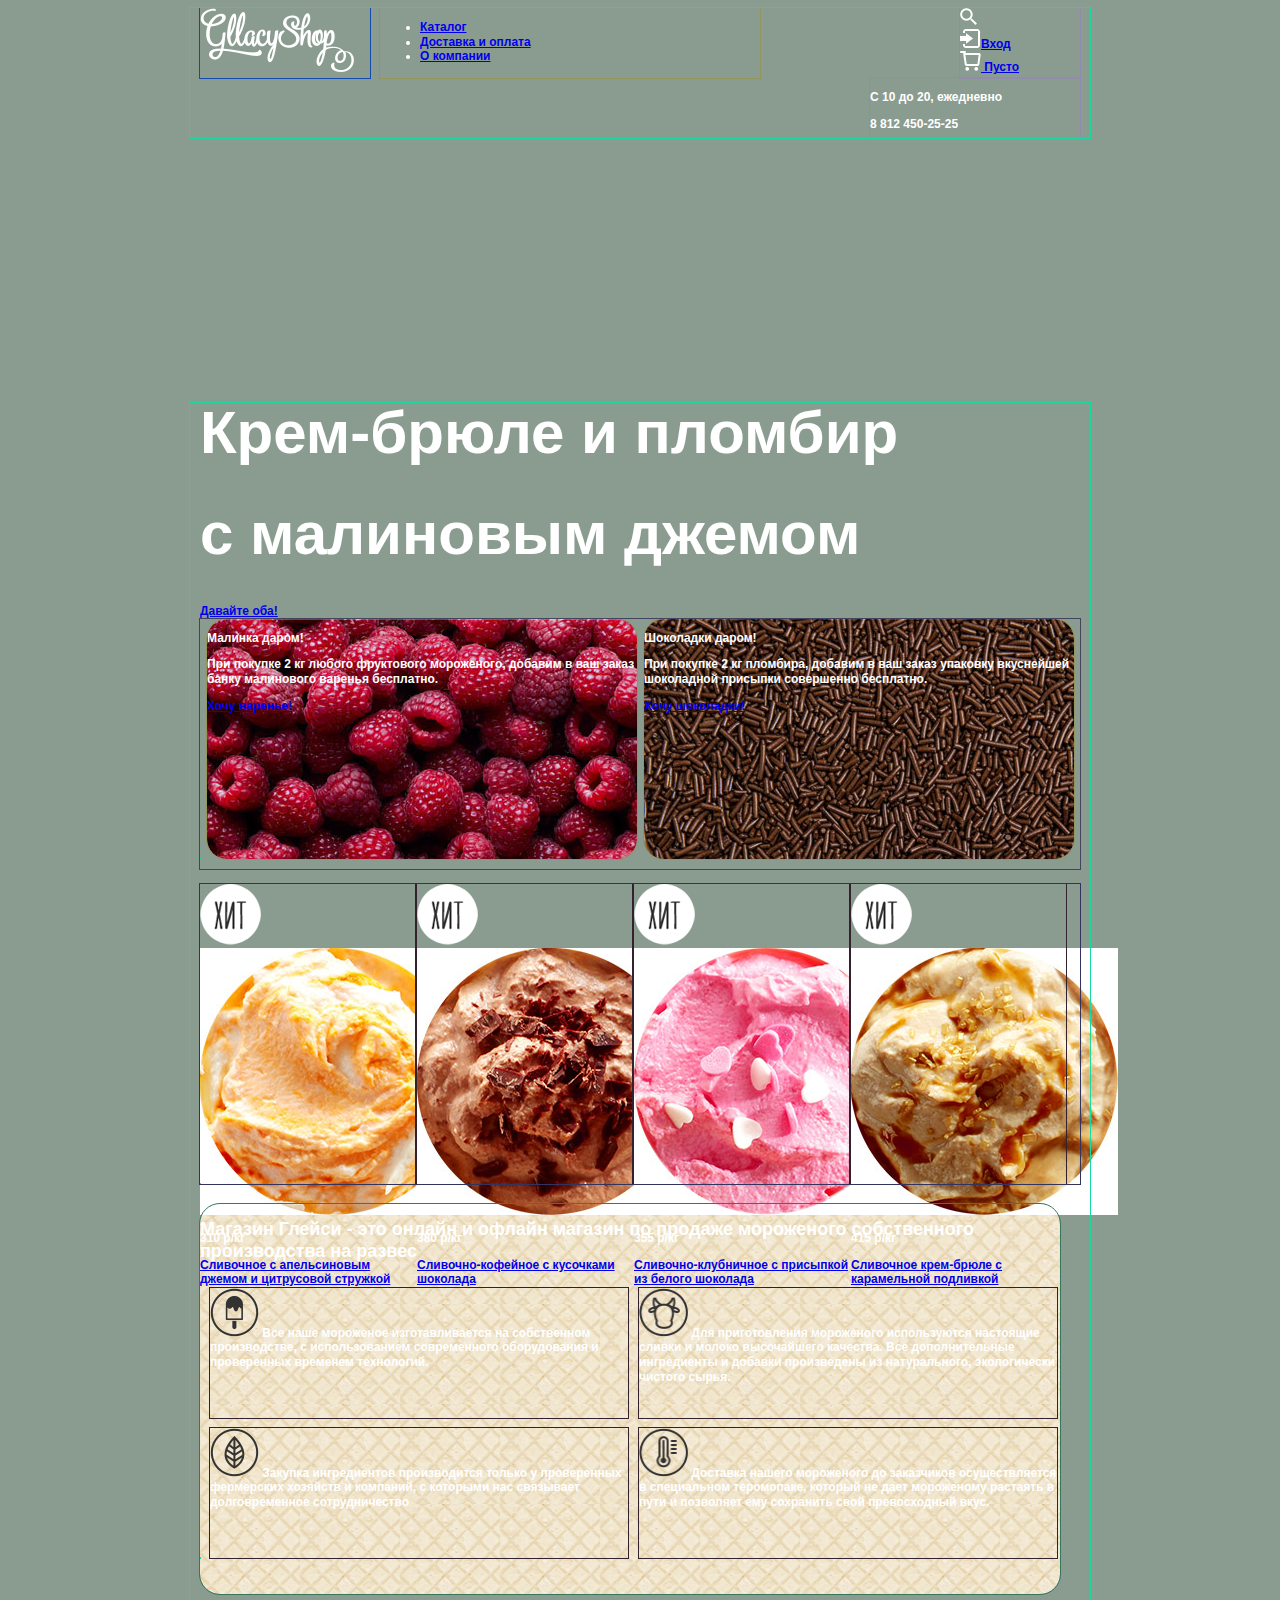
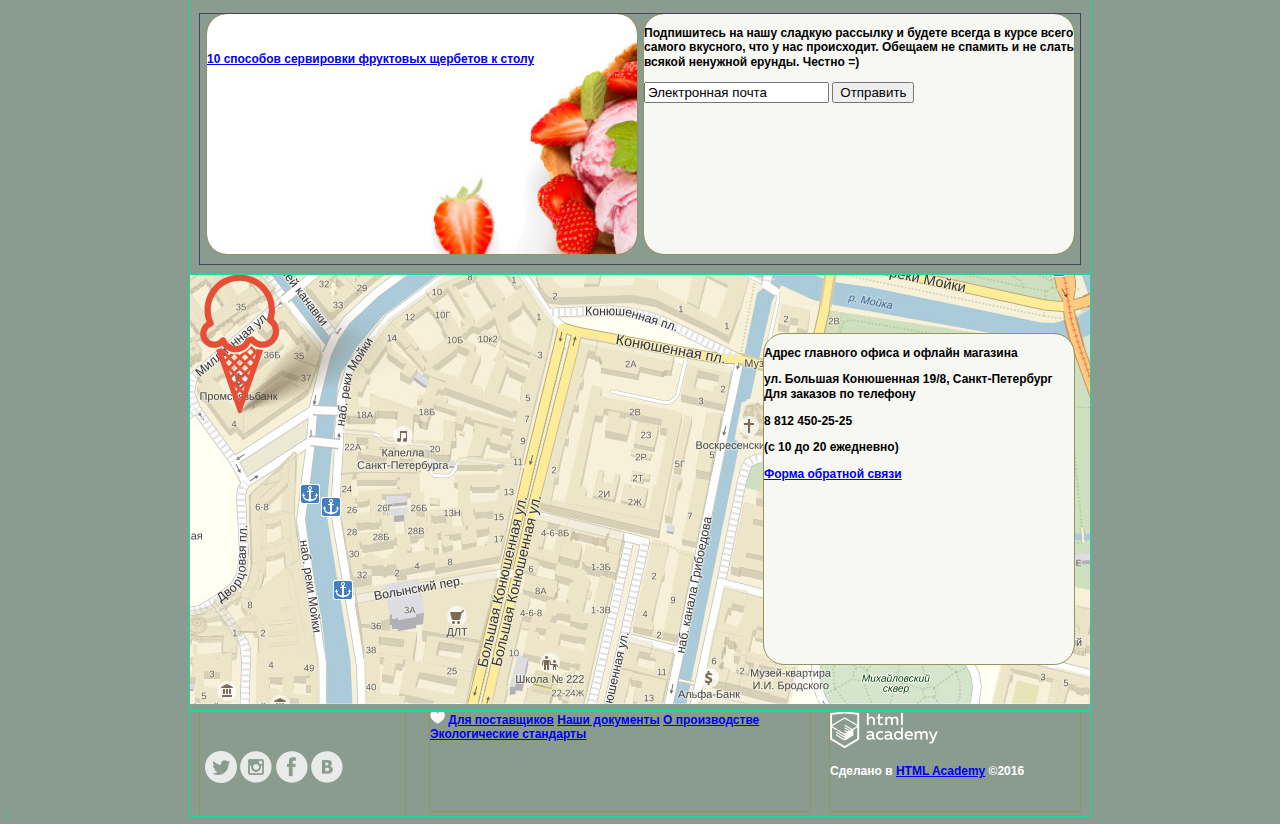
==== index.html @ 933a935c "Сетка. Начало." ====
﻿<!DOCTYPE html>
<html lang="ru">
  <head>
    <link href="css/style.css" rel="stylesheet">
    <meta charset="utf-8">
    <title>Gllacy Shop</title>
  </head>
  <body>
     <header class="main-header">
      <div class="container clearfix">
        <div class="header-logo">
          <a><img src="img/logo.png" width="154" height="64" alt="Глейси"></a>
        </div>
        <nav class="main-navigation">
          <ul>
            <li>
              <a href="#">Каталог</a>
            </li>
            <li>
              <a href="#">Доставка и оплата</a>
            </li>
            <li>
              <a href="#">О компании</a>
            </li>
          </ul>
        </nav>
        <div class="user-block">
          <a class="search" href="#" >
            <img src="img/icon-loop.png" width="17" height="17" alt="loop">
          </a>
          <div class="login">
          <a href="#"><img src="img/icon-entrance.png" width="21" height="19" alt="entrance">Вход</a>
          </div>
          <a class="basket" href="#">
            <img src="img/icon-basket.png" width="21" height="20" alt="basket">
            Пусто</a>
        </div>
        <div class="header-info">
          <p>С 10 до 20, ежедневно</p>
          <p>8 812 450-25-25</p>
        </div>
      </div>
    </header>
    <main class="container clearfix">
      <div class="slider">
        <h1 class="first-header">Крем-брюле и пломбир</h1>
        <h1 class="first-header">с малиновым джемом</h1>
        <a href="#">Давайте оба!</a>
      </div>
      <div class="promotion clearfix">
        <div class="block promotion-raspberry">
          <p>Малинка даром!</p>
          <p>При покупке 2 кг любого фруктового мороженого, добавим в ваш заказ
          банку малинового варенья бесплатно.</p>
          <a href="#" class="promotion-links">Хочу варенье!</a>
        </div>
        <div class="block promotion-chocolate">
          <p>Шоколадки даром!</p>
          <p>При покупке 2 кг пломбира, добавим в ваш заказ упаковку вкуснейшей
          шоколадной присыпки совершенно бесплатно.</p>
          <a href="#" class="promotion-links">Хочу шоколадки!</a>
        </div>
      </div>
      <div class="popular-items clearfix">
        <article class="item">
          <img class="hit" src="img/icon-hit.png" width="61" height="61" alt="hit">
          <img src="img/item-orange-jam.jpg"alt="orange-jam">
          <p class="popular-price"><span>310 р</span>/кг</p>
          <a href="#">Сливочное с апельсиновым джемом и цитрусовой стружкой</a>
        </article>
        <article>
          <img class="hit" src="img/icon-hit.png" width="61" height="61" alt="hit">
          <img src="img/item-cream-and-coffee.jpg" width="267" height="267" alt="cream-and-coffee">
          <p class="popular-price"><span>380 р</span>/кг</p>
          <a href="#">Сливочно-кофейное с кусочками шоколада</a>
        </article>
        <article>
          <img class="hit" src="img/icon-hit.png" width="61" height="61" alt="hit">
          <img src="img/item-cream-and-strawberry.jpg" width="267" height="267" alt="cream-and-strawberry">
          <p class="popular-price"><span>355 р</span>/кг</p>
          <a href="#">Сливочно-клубничное с присыпкой из белого шоколада</a>
        </article>
        <article>
          <img class="hit" src="img/icon-hit.png" width="61" height="61" alt="hit">
          <img src="img/item-creme-brulee.jpg" width="267" height="267" alt="img/creme-brulee">
          <p class="popular-price"><span>415 р</span>/кг</p>
          <a href="#">Сливочное крем-брюле с карамельной подливкой</a>
        </article>
      </div>
      <div class="shop-info clearfix">
        <h2>Магазин Глейси - это онлайн и офлайн магазин по продаже
          мороженого собственного производства на развес</h2>
        <div class="point">
          <img src="img/icon-ice-cream.png" width="49" height="49" alt="img/ice-cream.png">
          Все наше мороженое изготавливается на собственном производстве,
          с использованием современного оборудования и проверенных
          временем технологий.
        </div>
        <div class="point">
          <img src="img/icon-cow.png" width="49" height="49" alt="cow">
          Для приготовления мороженого используются настоящие сливки и молоко
          высочайшего качества. Все дополнительные ингредиенты и добавки
            произведены из натурального, экологически чистого сырья.
        </div>
        <div class="point">
          <img src="img/icon-leaf.png" width="49" height="49" alt="leaf">
          Закупка ингредиентов производится только у проверенных фермерских
          хозяйств и компаний, с которыми нас связывает долговременное
          сотрудничество
        </div>
        <div class="point">
          <img src="img/icon-termometre.png" width="49" height="49" alt="termometre">
          Доставка нашего мороженого до заказчиков осуществляется в
          специальном теромопаке, который не дает мороженому растаять в пути
          и позволяет ему сохранить свой превосходный вкус.
        </div>
      </div>
      <div class="news-mailing">
        <div class="block shop-news">
          <p>Новое в нашем блоге</p>
          <a href="#">10 способов сервировки фруктовых щербетов к столу</a>
        </div>
        <div class="block mailing">
          <p>Подпишитесь на нашу сладкую рассылку и будете всегда в курсе всего
              самого вкусного, что у нас происходит. Обещаем не спамить и не слать
              всякой ненужной ерунды. Честно =)</p>
          <form action="#" method="post">
            <input type="text" name="mail" value="Электронная почта">
            <input type="submit" value="Отправить">
          </form>
        </div>
      </div>
    </main>
    <div class="map">
      <div class="container clearfix">
      <img src="img/pointer-ice-cream-map.png" width="218" height="142" alt="ice-cream-map">
      <div class="contacts">
        <p>Адрес главного офиса и офлайн магазина</p>
        <p><b>ул. Большая Конюшенная 19/8, Санкт-Петербург</b>
        <br>
        Для заказов по телефону</p>
        <p><b>8 812 450-25-25</b></p>
        <p>(с 10 до 20 ежедневно)</p>
        <a href="#">Форма обратной связи</a>
      </div>
      </div>
    </div>
    <footer class="main-footer clearfix">
      <div class="container clearfix">
        <section class="footer-social">
          <a class="social-btn social-btn-twitter" href="#">
            <img src="img/icon-twitter.png" width="32" height="32" alt="twitter"></a>
          <a class="social-btn social-btn-inst" href="#">
            <img src="img/icon-insta.png" width="32" height="32" alt="insta"></a>
          <a class="social-btn social-btn-fb" href="#">
            <img src="img/icon-fb.png" width="32" height="32" alt="fb"></a>
          <a class="social-btn social-btn-vk" href="#">
            <img src="img/icon-vk.png" width="32" height="32" alt="vk"></a>
        </section>
        <section class="footer-links">
          <img src="img/icon-heart.png" width="15" height="13" alt="heart">
          <a href="#">Для поставщиков</a>
          <a href="#">Наши документы</a>
          <a href="#">О производстве</a>
          <a href="#">Экологические стандарты</a>
        </section>
        <section class="footer-copyright">
          <a href="https://htmlacademy.ru/intensive/htmlcss">
            <img class="logo-copyright" src="img/logo-h-a.png" width="108" height="38" alt="HA"></a>
          <p>Сделано в
          <a class="btn" href="https://htmlacademy.ru/intensive/htmlcss">HTML Academy</a>
          ©2016</p>
        </section>
      </div>
    </footer>
  </body>
</html>
---- css/style.css ----
body{
   background:#8a9c8f;
   font-size: 12px;
   font-family: "Roboto", Helvetica, sans-serif;
   color: rgb(255, 255, 255);
   font-weight: bold;
   line-height: 1.222;
}
.first-header
{
font-size: 60px;
color: rgb(255, 255, 255);
font-family: "Roboto", Helvetica, sans-serif;
font-weight: bold;
line-height: 1.006;
}
.second-header
{
font-size: 23px;
font-family: "Roboto", Helvetica, sans-serif;
color: rgb(255, 255, 255);
font-weight: bold;
line-height: 1.171;
}
.promotion-raspberry{
  background: url("../img/bg-promotion-rasberry.jpg") no-repeat;
  background-size: auto;
}
.promotion-chocolate{
  background: url("../img/bg-promotion-chocolate.jpg") no-repeat;
  background-size: auto;
}

.clearfix::after {
  content: "";
  outline: 1px solid #12dbad;
  display: table;
  clear: both;
}
.container {
  min-height: 70px;
  width: 880px;
  margin: 0 auto;
  padding: 0 10px;
  outline: 1px solid #19dba1;
}
.header-logo{
  float: left;
  width: 170px;
  outline: 1px solid #124bad;
  min-height: 70px;
  margin-right: 10px;
}
.main-navigation {
  float:left;
  width: 380px;
  outline: 1px solid #92955d;
  min-height: 70px;
}

.user-block {
  float: right;
  width: 120px;
  outline: 1px solid #928bad;
  height: 70px;
}
.header-info{
  float: right;
  width: 210px;
  outline: 1px solid #928bad;
  height: 60px;
}
.main-header{
  margin-bottom: 265px;
}
.inner{
  margin-bottom: 0px;
}
<--Явный костыль Inner. Можно ли проще? -->
.slider{
  outline: 1px solid #92955d;
  height:230px;
  margin-bottom:20px;
}
.promotion{
  outline: 1px solid #44445d;
  height:250px;
  margin-bottom:15px;
}
.promotion .block{
  float:left;
  height:240px;
  outline: 1px solid #92955d;
  width:430px;
  margin-left:7px;
  border-radius: 20px;
}
.popular-items{
  outline: 1px solid #33345d;
  height:300px;
  margin-bottom:20px;
}
.product article {
  float:left;
  margin-right: 2px;
  height:300px;
  width: 215px;
  outline: 1px solid #33222d;
}
.popular-items article {
  float:left;
  margin-right: 2px;
  height:300px;
  width: 215px;
  outline: 1px solid #33222d;
}
.breadcrumbs{
  float:left;
  width: 640px;
  height:60px;
  outline: 1px solid #92955d;
  margin-bottom: 5px;
}
h2{
  float:left;
}
.filters{
  float: left;
  height: 150px;
  width:880px;
  outline: 1px solid #92955d;
  margin-bottom: 20px;
}
.product{
  min-height: 350px;
  float:left;
  width:880px;
  outline: 1px solid #92955d;
  margin-bottom: 28px;
}
.paginator{
  float:left;
  min-height: 32px;
  width:880px;
  outline: 1px solid #92955d;
  margin-bottom: 27px;
}
.shop-info{
  outline: 1px solid #37775d;
  height: 390px;
  margin-bottom: 20px;
  width: 860px;
  border-radius: 20px;
  background: url("../img/bg-shop-news.png");
  background-size: auto;
}
.point{
  float:left;
  margin-top: 65px;
  margin-right: 1px;
  margin-left: 10px;
  height:130px;
  width: 418px;
  outline: 1px solid #33222d;
}
.point:nth-child(n+2){
  float:left;
  margin-top:10px;
  margin-right: 1px;
  margin-left: 10px;
  height:130px;
  width: 418px;
  outline: 1px solid #33222d;
}
.news-mailing{
  outline: 1px solid #44445d;
  height:250px;
  margin-bottom:10px;
}
.news-mailing .block{
  float:left;
  height:240px;
  outline: 1px solid #92955d;
  width:430px;
  margin-left:7px;
}
.shop-news{
  float:left;
  height:240px;
  outline: 1px solid #92955d;
  width:430px;
  margin-left:7px;
  border-radius: 20px;
  background: url("../img/bg-news-strawberry.jpg");
  background-size: cover;
}
.mailing{
  float:left;
  height:240px;
  outline: 1px solid #92955d;
  width:430px;
  margin-left:7px;
  border-radius: 20px;
  background-size: cover;
  color: #000000;
  background: #f7f7f4;
}
.map .container{
  background: url("../img/map.jpg") no-repeat;
  background-size: auto;
}
.contacts{
  float:right;
  margin-top: 60px;
  margin-right: 6px;
  margin-bottom: 47px;
  width:310px;
  height:330px;
  outline: 1px solid #92955d;
  border-radius: 20px;
  background: #f7f7f4;
  color: #000000;
}
.footer-social{
  float:left;
  height:25px;
  width:200px;
  margin-right: 25px;
  padding:40px 0px 40px 5px;
  outline: 1px solid #92955d;
}
.footer-links{
  float:left;
  width:380px;
  height:100px;
  margin-right: 16px;
  outline: 1px solid #92955d;
}
.footer-copyright{
  float:right;
  width:250px;
  height:100px;
  outline: 1px solid #92955d;
}
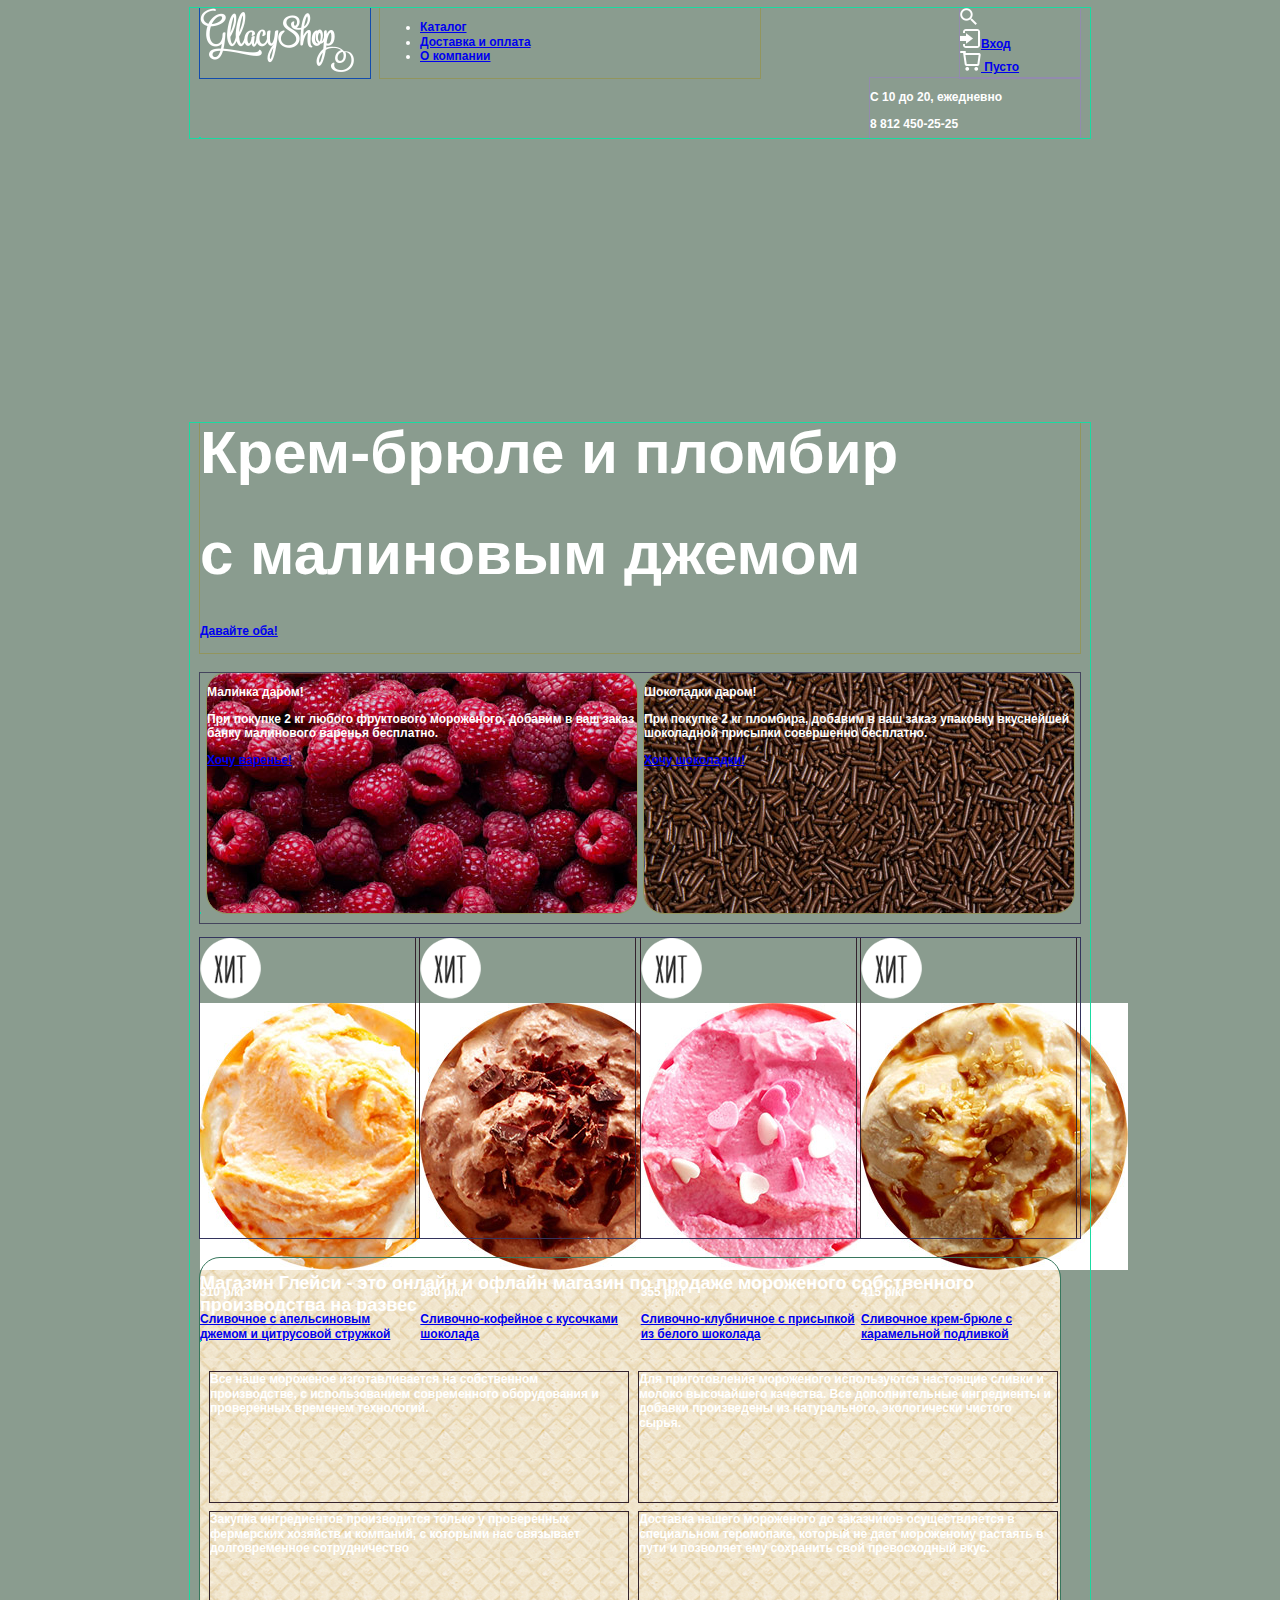
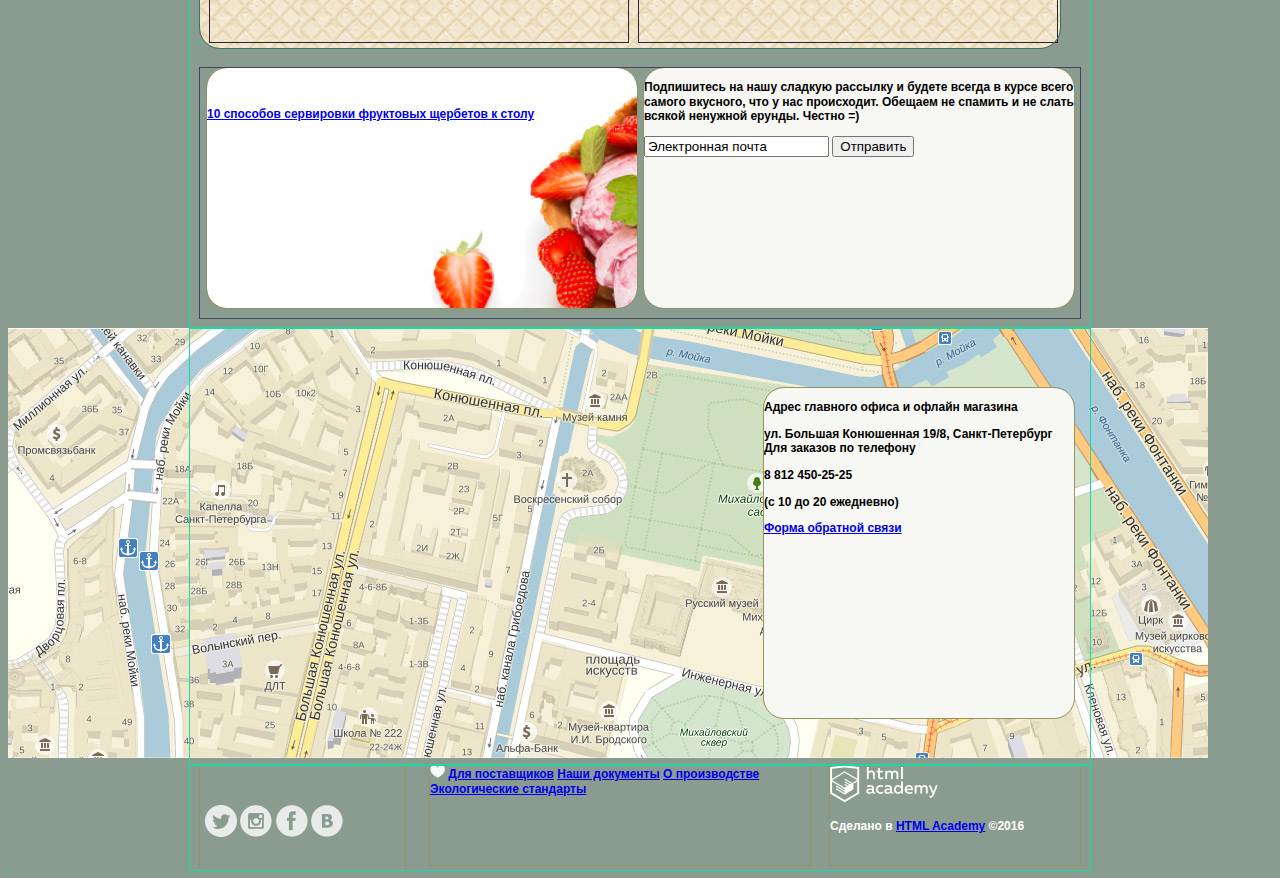
==== commit 193e4a76: "Сетка.Исправлено" ====
--- a/index.html
+++ b/index.html
@@ -8,32 +8,34 @@
   <body>
      <header class="main-header">
       <div class="container clearfix">
-        <div class="header-logo">
-          <a><img src="img/logo.png" width="154" height="64" alt="Глейси"></a>
-        </div>
-        <nav class="main-navigation">
-          <ul>
-            <li>
-              <a href="#">Каталог</a>
-            </li>
-            <li>
-              <a href="#">Доставка и оплата</a>
-            </li>
-            <li>
-              <a href="#">О компании</a>
-            </li>
-          </ul>
-        </nav>
-        <div class="user-block">
-          <a class="search" href="#" >
-            <img src="img/icon-loop.png" width="17" height="17" alt="loop">
-          </a>
-          <div class="login">
-          <a href="#"><img src="img/icon-entrance.png" width="21" height="19" alt="entrance">Вход</a>
+        <div class="header-first">
+          <div class="header-logo">
+            <a><img src="img/logo.png" width="154" height="64" alt="Глейси"></a>
           </div>
-          <a class="basket" href="#">
-            <img src="img/icon-basket.png" width="21" height="20" alt="basket">
-            Пусто</a>
+          <nav class="main-navigation">
+            <ul>
+              <li>
+                <a href="#">Каталог</a>
+              </li>
+              <li>
+                <a href="#">Доставка и оплата</a>
+              </li>
+              <li>
+                <a href="#">О компании</a>
+              </li>
+            </ul>
+          </nav>
+          <div class="user-block">
+            <a class="search" href="#" >
+              <img src="img/icon-loop.png" width="17" height="17" alt="loop">
+            </a>
+            <div class="login">
+            <a href="#"><img src="img/icon-entrance.png" width="21" height="19" alt="entrance">Вход</a>
+            </div>
+            <a class="basket" href="#">
+              <img src="img/icon-basket.png" width="21" height="20" alt="basket">
+              Пусто</a>
+          </div>
         </div>
         <div class="header-info">
           <p>С 10 до 20, ежедневно</p>
@@ -68,19 +70,19 @@
           <p class="popular-price"><span>310 р</span>/кг</p>
           <a href="#">Сливочное с апельсиновым джемом и цитрусовой стружкой</a>
         </article>
-        <article>
+        <article class="item">
           <img class="hit" src="img/icon-hit.png" width="61" height="61" alt="hit">
           <img src="img/item-cream-and-coffee.jpg" width="267" height="267" alt="cream-and-coffee">
           <p class="popular-price"><span>380 р</span>/кг</p>
           <a href="#">Сливочно-кофейное с кусочками шоколада</a>
         </article>
-        <article>
+        <article class="item">
           <img class="hit" src="img/icon-hit.png" width="61" height="61" alt="hit">
           <img src="img/item-cream-and-strawberry.jpg" width="267" height="267" alt="cream-and-strawberry">
           <p class="popular-price"><span>355 р</span>/кг</p>
           <a href="#">Сливочно-клубничное с присыпкой из белого шоколада</a>
         </article>
-        <article>
+        <article class="item">
           <img class="hit" src="img/icon-hit.png" width="61" height="61" alt="hit">
           <img src="img/item-creme-brulee.jpg" width="267" height="267" alt="img/creme-brulee">
           <p class="popular-price"><span>415 р</span>/кг</p>
@@ -90,29 +92,27 @@
       <div class="shop-info clearfix">
         <h2>Магазин Глейси - это онлайн и офлайн магазин по продаже
           мороженого собственного производства на развес</h2>
-        <div class="point">
-          <img src="img/icon-ice-cream.png" width="49" height="49" alt="img/ice-cream.png">
-          Все наше мороженое изготавливается на собственном производстве,
-          с использованием современного оборудования и проверенных
-          временем технологий.
-        </div>
-        <div class="point">
-          <img src="img/icon-cow.png" width="49" height="49" alt="cow">
-          Для приготовления мороженого используются настоящие сливки и молоко
-          высочайшего качества. Все дополнительные ингредиенты и добавки
-            произведены из натурального, экологически чистого сырья.
-        </div>
-        <div class="point">
-          <img src="img/icon-leaf.png" width="49" height="49" alt="leaf">
-          Закупка ингредиентов производится только у проверенных фермерских
-          хозяйств и компаний, с которыми нас связывает долговременное
-          сотрудничество
-        </div>
-        <div class="point">
-          <img src="img/icon-termometre.png" width="49" height="49" alt="termometre">
-          Доставка нашего мороженого до заказчиков осуществляется в
-          специальном теромопаке, который не дает мороженому растаять в пути
-          и позволяет ему сохранить свой превосходный вкус.
+        <div class="points">
+          <div class="point">
+            Все наше мороженое изготавливается на собственном производстве,
+            с использованием современного оборудования и проверенных
+            временем технологий.
+          </div>
+          <div class="point">
+            Для приготовления мороженого используются настоящие сливки и молоко
+            высочайшего качества. Все дополнительные ингредиенты и добавки
+              произведены из натурального, экологически чистого сырья.
+          </div>
+          <div class="point">
+            Закупка ингредиентов производится только у проверенных фермерских
+            хозяйств и компаний, с которыми нас связывает долговременное
+            сотрудничество
+          </div>
+          <div class="point">
+            Доставка нашего мороженого до заказчиков осуществляется в
+            специальном теромопаке, который не дает мороженому растаять в пути
+            и позволяет ему сохранить свой превосходный вкус.
+          </div>
         </div>
       </div>
       <div class="news-mailing">
@@ -133,7 +133,6 @@
     </main>
     <div class="map">
       <div class="container clearfix">
-      <img src="img/pointer-ice-cream-map.png" width="218" height="142" alt="ice-cream-map">
       <div class="contacts">
         <p>Адрес главного офиса и офлайн магазина</p>
         <p><b>ул. Большая Конюшенная 19/8, Санкт-Петербург</b>
--- a/css/style.css
+++ b/css/style.css
@@ -16,6 +16,7 @@
 }
 .second-header
 {
+display:inline-block;
 font-size: 23px;
 font-family: "Roboto", Helvetica, sans-serif;
 color: rgb(255, 255, 255);
@@ -70,14 +71,8 @@
   outline: 1px solid #928bad;
   height: 60px;
 }
-.main-header{
-  margin-bottom: 265px;
-}
-.inner{
-  margin-bottom: 0px;
-}
-<--Явный костыль Inner. Можно ли проще? -->
 .slider{
+  margin-top: 285px;
   outline: 1px solid #92955d;
   height:230px;
   margin-bottom:20px;
@@ -107,25 +102,27 @@
   width: 215px;
   outline: 1px solid #33222d;
 }
-.popular-items article {
-  float:left;
+.item {
+  display:inline-block;
   margin-right: 2px;
   height:300px;
   width: 215px;
   outline: 1px solid #33222d;
 }
 .breadcrumbs{
-  float:left;
+  display:inline-block;
   width: 640px;
   height:60px;
   outline: 1px solid #92955d;
   margin-bottom: 5px;
+  vertical-align: top;
+  margin-top: -60px;
 }
 h2{
   float:left;
 }
 .filters{
-  float: left;
+  display:inline-block;
   height: 150px;
   width:880px;
   outline: 1px solid #92955d;
@@ -133,13 +130,13 @@
 }
 .product{
   min-height: 350px;
-  float:left;
+  display:inline-block;
   width:880px;
   outline: 1px solid #92955d;
   margin-bottom: 28px;
 }
 .paginator{
-  float:left;
+  display:inline-block;
   min-height: 32px;
   width:880px;
   outline: 1px solid #92955d;
@@ -154,24 +151,20 @@
   background: url("../img/bg-shop-news.png");
   background-size: auto;
 }
+.points{
+  float:left;
+  margin-top: 30px;
+}
 .point{
   float:left;
-  margin-top: 65px;
+  margin-top: 10px;
   margin-right: 1px;
   margin-left: 10px;
   height:130px;
   width: 418px;
   outline: 1px solid #33222d;
 }
-.point:nth-child(n+2){
-  float:left;
-  margin-top:10px;
-  margin-right: 1px;
-  margin-left: 10px;
-  height:130px;
-  width: 418px;
-  outline: 1px solid #33222d;
-}
+
 .news-mailing{
   outline: 1px solid #44445d;
   height:250px;
@@ -205,7 +198,7 @@
   color: #000000;
   background: #f7f7f4;
 }
-.map .container{
+.map{
   background: url("../img/map.jpg") no-repeat;
   background-size: auto;
 }
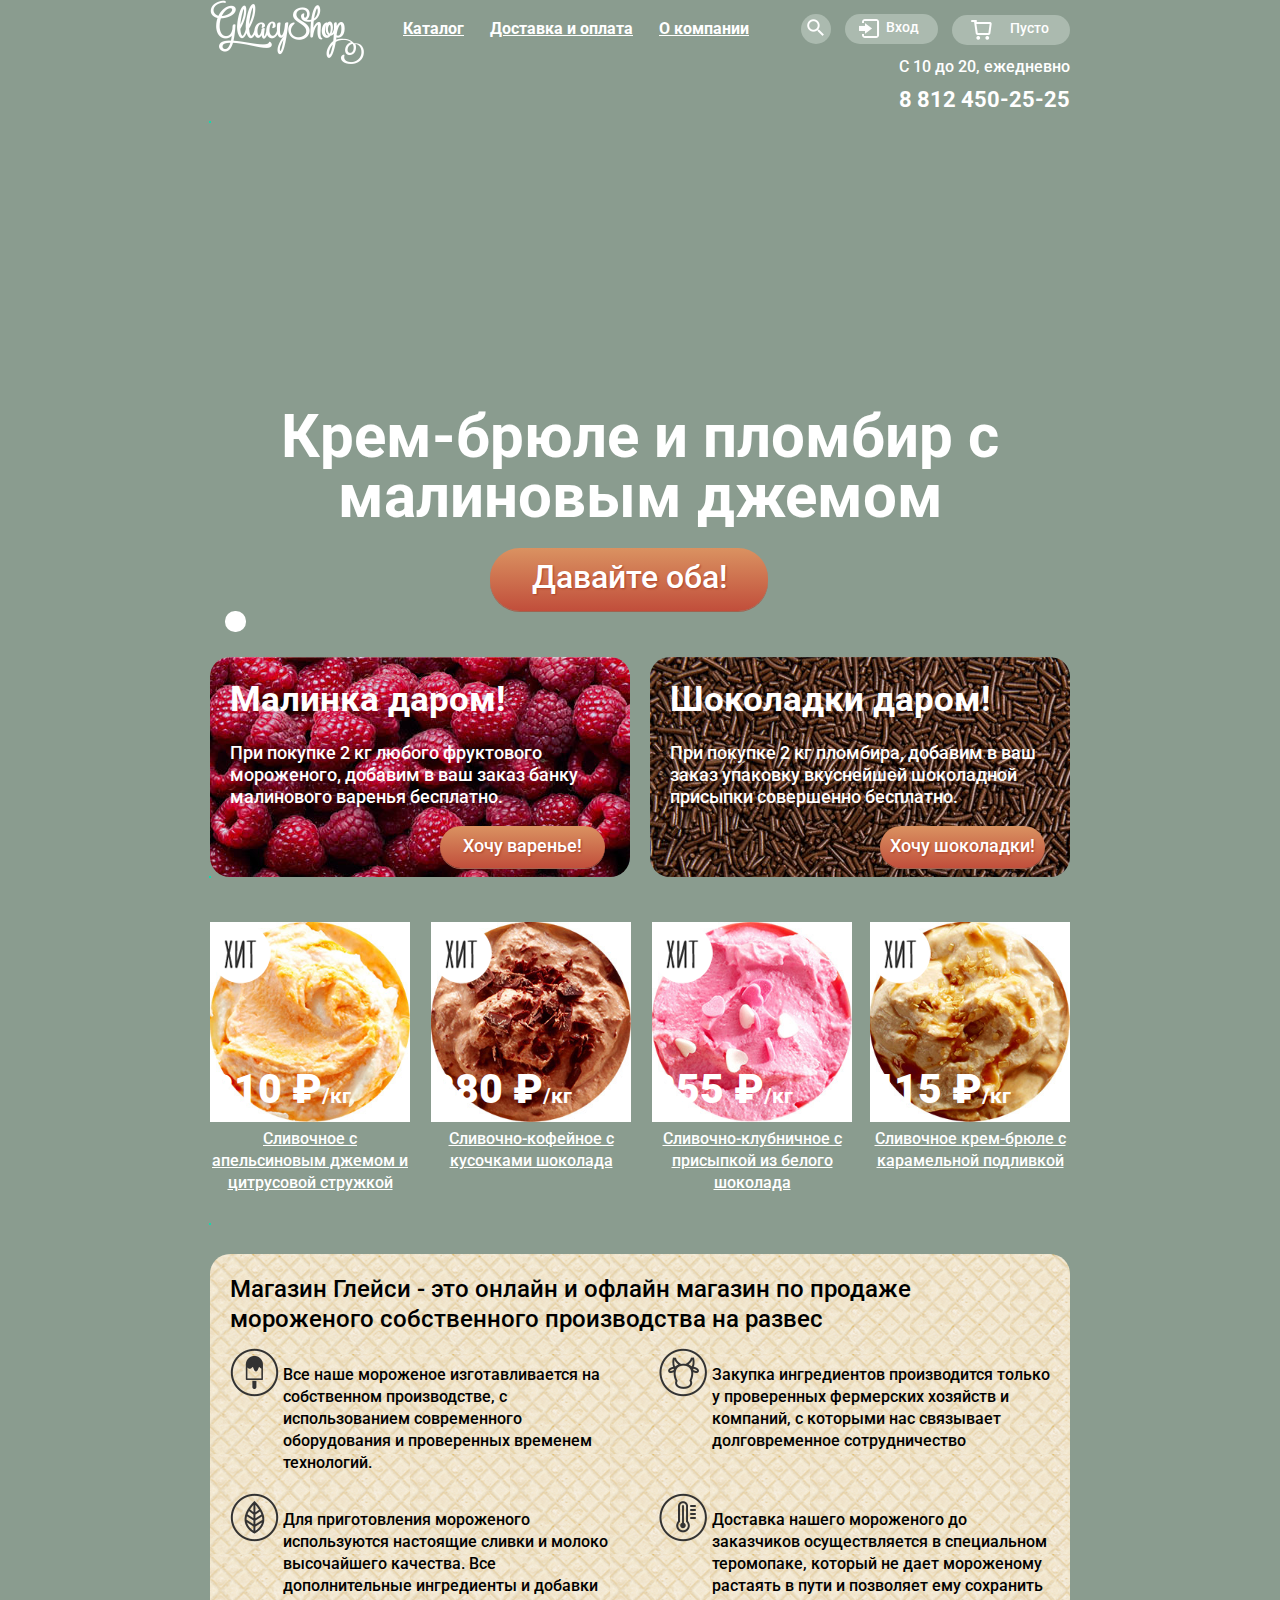
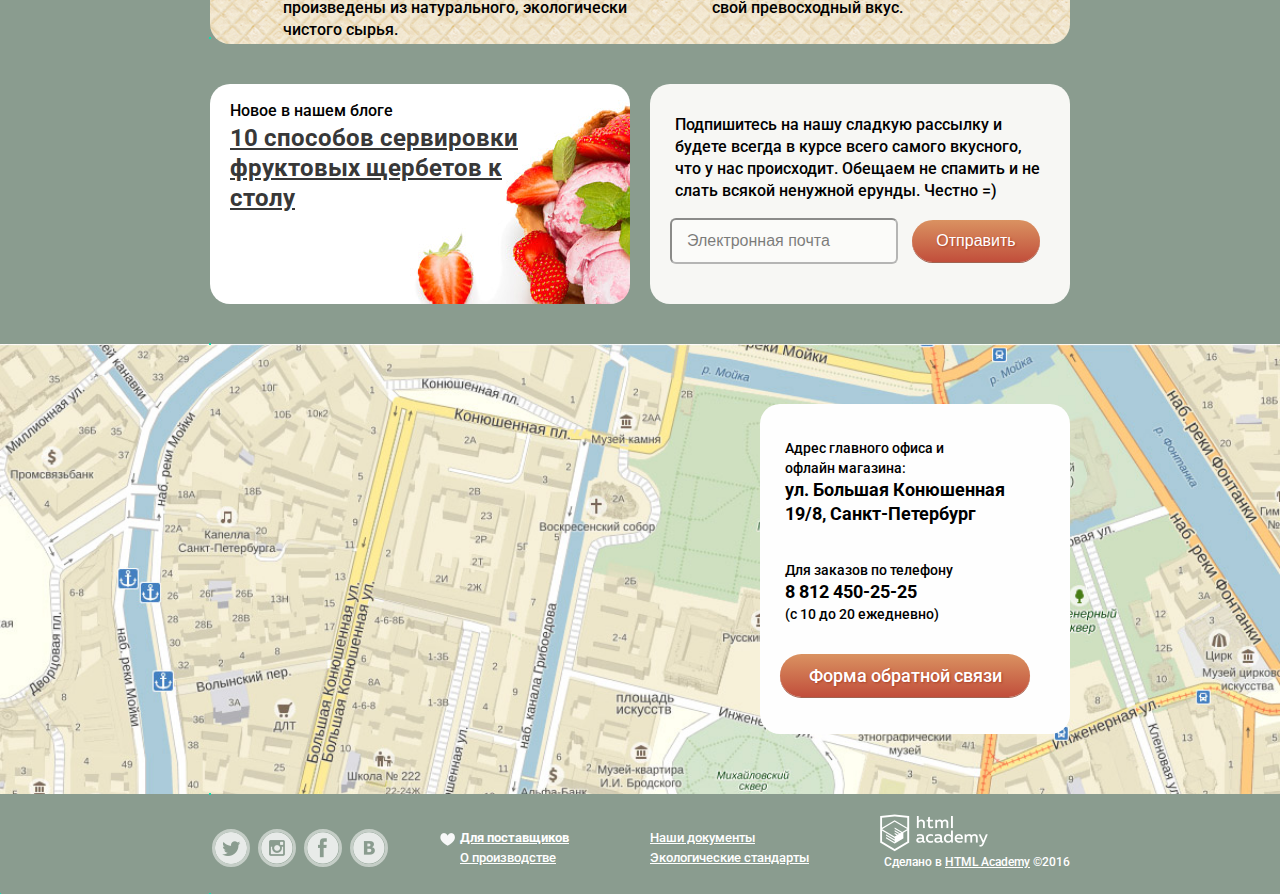
==== commit 1b987cb2: "Сетка и декор" ====
--- a/index.html
+++ b/index.html
@@ -1,6 +1,8 @@
 ﻿<!DOCTYPE html>
 <html lang="ru">
   <head>
+    <link href="https://fonts.googleapis.com/css?family=Roboto:400,500,700&amp;subset=cyrillic" rel="stylesheet">
+    <link rel="stylesheet" href="css/normalize.css">
     <link href="css/style.css" rel="stylesheet">
     <meta charset="utf-8">
     <title>Gllacy Shop</title>
@@ -26,92 +28,89 @@
             </ul>
           </nav>
           <div class="user-block">
-            <a class="search" href="#" >
-              <img src="img/icon-loop.png" width="17" height="17" alt="loop">
+            <div class="loop">
+            <a href="#">
             </a>
+          </div>
             <div class="login">
-            <a href="#"><img src="img/icon-entrance.png" width="21" height="19" alt="entrance">Вход</a>
+              <a href="#">Вход</a>
             </div>
-            <a class="basket" href="#">
-              <img src="img/icon-basket.png" width="21" height="20" alt="basket">
+            <div class="basket">
+              <a  href="#">
               Пусто</a>
-          </div>
+            </div>
+        </div>
         </div>
         <div class="header-info">
           <p>С 10 до 20, ежедневно</p>
-          <p>8 812 450-25-25</p>
+          <p class="number">8 812 450-25-25</p>
         </div>
       </div>
     </header>
     <main class="container clearfix">
       <div class="slider">
-        <h1 class="first-header">Крем-брюле и пломбир</h1>
-        <h1 class="first-header">с малиновым джемом</h1>
+        <h1 class="first-header">Крем-брюле и пломбир с малиновым джемом</h1>
         <a href="#">Давайте оба!</a>
       </div>
       <div class="promotion clearfix">
         <div class="block promotion-raspberry">
-          <p>Малинка даром!</p>
+          <h2 class="second-header">Малинка даром!</h2>
           <p>При покупке 2 кг любого фруктового мороженого, добавим в ваш заказ
           банку малинового варенья бесплатно.</p>
-          <a href="#" class="promotion-links">Хочу варенье!</a>
+          <a href="#" class="btn">Хочу варенье!</a>
         </div>
         <div class="block promotion-chocolate">
-          <p>Шоколадки даром!</p>
+          <h2 class="second-header">Шоколадки даром!</h2>
           <p>При покупке 2 кг пломбира, добавим в ваш заказ упаковку вкуснейшей
           шоколадной присыпки совершенно бесплатно.</p>
-          <a href="#" class="promotion-links">Хочу шоколадки!</a>
+          <a href="#" class="btn">Хочу шоколадки!</a>
         </div>
       </div>
       <div class="popular-items clearfix">
         <article class="item">
-          <img class="hit" src="img/icon-hit.png" width="61" height="61" alt="hit">
-          <img src="img/item-orange-jam.jpg"alt="orange-jam">
-          <p class="popular-price"><span>310 р</span>/кг</p>
+          <img src="img/item-orange-jam.jpg"  width="200" height="200" alt="orange-jam">
+          <p class="popular-price"><span>310 &#8381;</span>/кг</p>
           <a href="#">Сливочное с апельсиновым джемом и цитрусовой стружкой</a>
         </article>
         <article class="item">
-          <img class="hit" src="img/icon-hit.png" width="61" height="61" alt="hit">
-          <img src="img/item-cream-and-coffee.jpg" width="267" height="267" alt="cream-and-coffee">
-          <p class="popular-price"><span>380 р</span>/кг</p>
+          <img src="img/item-cream-and-coffee.jpg" width="200" height="200" alt="cream-and-coffee">
+          <p class="popular-price"><span>380 &#8381;</span>/кг</p>
           <a href="#">Сливочно-кофейное с кусочками шоколада</a>
         </article>
         <article class="item">
-          <img class="hit" src="img/icon-hit.png" width="61" height="61" alt="hit">
-          <img src="img/item-cream-and-strawberry.jpg" width="267" height="267" alt="cream-and-strawberry">
-          <p class="popular-price"><span>355 р</span>/кг</p>
+          <img src="img/item-cream-and-strawberry.jpg" width="200" height="200" alt="cream-and-strawberry">
+          <p class="popular-price"><span>355 &#8381;</span>/кг</p>
           <a href="#">Сливочно-клубничное с присыпкой из белого шоколада</a>
         </article>
         <article class="item">
-          <img class="hit" src="img/icon-hit.png" width="61" height="61" alt="hit">
-          <img src="img/item-creme-brulee.jpg" width="267" height="267" alt="img/creme-brulee">
-          <p class="popular-price"><span>415 р</span>/кг</p>
+          <img src="img/item-creme-brulee.jpg" width="200" height="200" alt="img/creme-brulee">
+          <p class="popular-price"><span>415 &#8381;</span>/кг</p>
           <a href="#">Сливочное крем-брюле с карамельной подливкой</a>
         </article>
       </div>
       <div class="shop-info clearfix">
-        <h2>Магазин Глейси - это онлайн и офлайн магазин по продаже
-          мороженого собственного производства на развес</h2>
+        <h3>Магазин Глейси - это онлайн и офлайн магазин по продаже
+          мороженого собственного производства на развес</h3>
         <div class="points">
-          <div class="point">
-            Все наше мороженое изготавливается на собственном производстве,
+          <div class="point ice-cream">
+            <p>Все наше мороженое изготавливается на собственном производстве,
             с использованием современного оборудования и проверенных
-            временем технологий.
+            временем технологий.</p>
           </div>
-          <div class="point">
-            Для приготовления мороженого используются настоящие сливки и молоко
+          <div class="point cow">
+            <p>Закупка ингредиентов производится только у проверенных фермерских
+            хозяйств и компаний, с которыми нас связывает долговременное
+            сотрудничество</p>
+          </div>
+          <div class="point leaf">
+            <p>Для приготовления мороженого используются настоящие сливки и молоко
             высочайшего качества. Все дополнительные ингредиенты и добавки
-              произведены из натурального, экологически чистого сырья.
+              произведены из натурального, экологически чистого сырья.</p>
           </div>
-          <div class="point">
-            Закупка ингредиентов производится только у проверенных фермерских
-            хозяйств и компаний, с которыми нас связывает долговременное
-            сотрудничество
-          </div>
-          <div class="point">
-            Доставка нашего мороженого до заказчиков осуществляется в
+          <div class="point termometre">
+            <p>Доставка нашего мороженого до заказчиков осуществляется в
             специальном теромопаке, который не дает мороженому растаять в пути
-            и позволяет ему сохранить свой превосходный вкус.
+            и позволяет ему сохранить свой превосходный вкус.</p>
           </div>
         </div>
       </div>
@@ -125,8 +124,8 @@
               самого вкусного, что у нас происходит. Обещаем не спамить и не слать
               всякой ненужной ерунды. Честно =)</p>
           <form action="#" method="post">
-            <input type="text" name="mail" value="Электронная почта">
-            <input type="submit" value="Отправить">
+            <input class="mail" type="text" name="mail" value="Электронная почта">
+            <input  class="btn" type="submit" value="Отправить">
           </form>
         </div>
       </div>
@@ -134,32 +133,26 @@
     <div class="map">
       <div class="container clearfix">
       <div class="contacts">
-        <p>Адрес главного офиса и офлайн магазина</p>
-        <p><b>ул. Большая Конюшенная 19/8, Санкт-Петербург</b>
-        <br>
-        Для заказов по телефону</p>
-        <p><b>8 812 450-25-25</b></p>
-        <p>(с 10 до 20 ежедневно)</p>
-        <a href="#">Форма обратной связи</a>
+        <p>Адрес главного офиса
+          и офлайн магазина:
+        <b>ул. Большая Конюшенная 19/8, Санкт-Петербург</b></p>
+
+        <p>Для заказов по телефону <b>8 812 450-25-25</b> (с 10 до 20 ежедневно)</p>
+        <a href="#" class="btn" >Форма обратной связи</a>
       </div>
       </div>
     </div>
     <footer class="main-footer clearfix">
       <div class="container clearfix">
         <section class="footer-social">
-          <a class="social-btn social-btn-twitter" href="#">
-            <img src="img/icon-twitter.png" width="32" height="32" alt="twitter"></a>
-          <a class="social-btn social-btn-inst" href="#">
-            <img src="img/icon-insta.png" width="32" height="32" alt="insta"></a>
-          <a class="social-btn social-btn-fb" href="#">
-            <img src="img/icon-fb.png" width="32" height="32" alt="fb"></a>
-          <a class="social-btn social-btn-vk" href="#">
-            <img src="img/icon-vk.png" width="32" height="32" alt="vk"></a>
+          <a class="social-btn social-btn-twitter" href="#"></a>
+          <a class="social-btn social-btn-inst" href="#"></a>
+          <a class="social-btn social-btn-fb" href="#"></a>
+          <a class="social-btn social-btn-vk" href="#"></a>
         </section>
         <section class="footer-links">
-          <img src="img/icon-heart.png" width="15" height="13" alt="heart">
-          <a href="#">Для поставщиков</a>
-          <a href="#">Наши документы</a>
+          <a href="#" class="column-1"><b>Для поставщиков</b></a>
+          <a href="#" class="column-1">Наши документы</a>
           <a href="#">О производстве</a>
           <a href="#">Экологические стандарты</a>
         </section>
@@ -167,7 +160,7 @@
           <a href="https://htmlacademy.ru/intensive/htmlcss">
             <img class="logo-copyright" src="img/logo-h-a.png" width="108" height="38" alt="HA"></a>
           <p>Сделано в
-          <a class="btn" href="https://htmlacademy.ru/intensive/htmlcss">HTML Academy</a>
+          <a href="https://htmlacademy.ru/intensive/htmlcss">HTML Academy</a>
           ©2016</p>
         </section>
       </div>
--- a/css/style.css
+++ b/css/style.css
@@ -1,10 +1,10 @@
 body{
-   background:#8a9c8f;
-   font-size: 12px;
-   font-family: "Roboto", Helvetica, sans-serif;
-   color: rgb(255, 255, 255);
-   font-weight: bold;
-   line-height: 1.222;
+   min-width:900px;
+   font-weight: 500;
+   font-size: 16px;
+   line-height: 22px;
+   font-family: "Roboto", "Arial", sans-serif;
+   background: #8a9c8f;
 }
 .first-header
 {
@@ -16,22 +16,11 @@
 }
 .second-header
 {
-display:inline-block;
-font-size: 23px;
-font-family: "Roboto", Helvetica, sans-serif;
-color: rgb(255, 255, 255);
-font-weight: bold;
-line-height: 1.171;
-}
-.promotion-raspberry{
-  background: url("../img/bg-promotion-rasberry.jpg") no-repeat;
-  background-size: auto;
-}
-.promotion-chocolate{
-  background: url("../img/bg-promotion-chocolate.jpg") no-repeat;
-  background-size: auto;
-}
-
+font-size: 35px;
+line-height: 27px;
+color: #ffffff;
+font-weight: 700;
+}
 .clearfix::after {
   content: "";
   outline: 1px solid #12dbad;
@@ -40,198 +29,765 @@
 }
 .container {
   min-height: 70px;
-  width: 880px;
+  width: 860px;
   margin: 0 auto;
   padding: 0 10px;
-  outline: 1px solid #19dba1;
+}
+.main-header {
+  color: #ffffff;
 }
 .header-logo{
   float: left;
   width: 170px;
-  outline: 1px solid #124bad;
   min-height: 70px;
   margin-right: 10px;
 }
 .main-navigation {
   float:left;
   width: 380px;
-  outline: 1px solid #92955d;
-  min-height: 70px;
-}
-
+  margin-top: 10px;
+  min-height: 50px;
+}
+.main-navigation a {
+  display:block;
+  padding: 10px 13px;
+  color: #ffffff;
+}
+.main-navigation a:hover {
+  border-radius: 20px;
+  background: #ba6f5a;
+}
+.main-navigation ul {
+  margin: 0;
+  padding: 0;
+  list-style: none;
+  font-size: 0;
+}
+.main-navigation li {
+  display: inline-block;
+  font-size: 16px;
+  line-height: 18px;
+  font-weight: 700;
+  vertical-align: top;
+}
 .user-block {
   float: right;
-  width: 120px;
-  outline: 1px solid #928bad;
-  height: 70px;
+  max-width: 300px;
+  margin-top: 10px;
+  min-height: 50px;
+}
+.user-block a{
+  display:block;
+  padding: 5px;
+  font-size: 14px;
+  line-height: 16px;
+  color: #ffffff;
+  text-decoration: none;
+}
+.login{
+  display: inline-block;
+  position: relative;
+  vertical-align: top;
+  margin-right: 10px;
+  text-align: center;
+  top:4px;
+  padding-left: 22px;
+  width: 71px;
+  height: 30px;
+  border-radius: 30px;
+  background: #abbaaf;
+}
+.login::before {
+  content: "";
+  position: absolute;
+  top: 5px;
+  left: 14px;
+  width: 22px;
+  height: 20px;
+  background: url("../img/sprite_header.png") no-repeat;
+  background-position: -10px -50px;
+
+}
+.loop{
+  display: inline-block;
+  position: relative;
+  vertical-align: top;
+  margin-right: 10px;
+  top:4px;
+  width: 30px;
+  height: 30px;
+  border-radius: 30px;
+  background: #abbaaf;
+}
+.loop::before {
+  content: "";
+  position: absolute;
+  top: 5px;
+  left: 6px;
+  width: 18px;
+  height: 19px;
+  background: url("../img/sprite_header.png") no-repeat;
+  background-position: -10px -129px;
+}
+.basket{
+  display: inline-block;
+  position: relative;
+  vertical-align: top;
+  top: 5px;
+  padding-left: 53px;
+  width: 65px;
+  height: 30px;
+  border-radius: 30px;
+  background: #abbaaf;
+}
+.basket::before {
+  content: "";
+  position: absolute;
+  top: 5px;
+  left: 19px;
+  width: 21px;
+  height: 21px;
+  background: #ff0000;
+  background: url("../img/sprite_header.png") no-repeat;
+  background-position: -10px -10px;
+  <--background-position:-10px -89px;-->
 }
 .header-info{
   float: right;
+  margin-top: -20px;
+  text-align: right;
   width: 210px;
-  outline: 1px solid #928bad;
-  height: 60px;
+}
+.number{
+  font-size: 22px;
+  line-height: 0px;
+  font-weight: 700;
 }
 .slider{
   margin-top: 285px;
-  outline: 1px solid #92955d;
   height:230px;
   margin-bottom:20px;
 }
+.slider .first-header{
+  text-align: center;
+}
+.slider a{
+  display:block;
+  font-size: 32px;
+  text-align: center;
+  color: #ffffff;
+  text-decoration: none;
+  text-shadow: #ad422b 1px 1px 2px;
+  box-shadow: 0px 1px #a06350;
+  background: linear-gradient(#da9261, #c14e3b);
+  width:278px;
+  height:45px;
+  margin-left:280px;
+  margin-top: -20px;
+  padding-top: 18px;
+  border-radius: 30px;
+}
+.slider::after {
+  content: "";
+  display: block;
+  margin-left: 15px;
+  width: 21px;
+	height: 21px;
+	-moz-border-radius: 10px;
+	-webkit-border-radius: 10px;
+	border-radius: 10px;
+  background-color: #ffffff;
+}
+
 .promotion{
-  outline: 1px solid #44445d;
+  float:left;
   height:250px;
   margin-bottom:15px;
+  color: #ffffff;
+  width:860px;
+  font-size: 18px;
+  font-weight: 500;
+  line-height: 22px;
+}
+.promotion a{
+  display:block;
+  font-size: 18px;
+  line-height: 24px;
+  color: #ffffff;
+  margin-left: 210px;
+  margin-right: 20px;
+  width:165px;
+  height:34px;
+  padding-top: 8px;
+  text-align: center;
+  text-decoration: none;
+  text-shadow: #ad422b 1px 1px 2px;
+  box-shadow: 0px 1px #a06350;
+  background: linear-gradient(#da9261, #c14e3b);
+  border-radius: 30px;
 }
 .promotion .block{
-  float:left;
-  height:240px;
-  outline: 1px solid #92955d;
-  width:430px;
-  margin-left:7px;
-  border-radius: 20px;
+  height:220px;
+  width:400px;
+  border-radius: 20px;
+  margin-right: 20px;
+  padding-left: 20px;
+}
+.promotion .block:last-child{
+  height:220px;
+  width:400px;
+  border-radius: 20px;
+  margin-right: 0px;
+}
+.promotion-raspberry{
+  float:left;
+  background: url("../img/bg-promotion-rasberry.jpg") no-repeat;
+  background-size: auto;
+}
+.promotion-chocolate{
+  float:right;
+  background: url("../img/bg-promotion-chocolate.jpg") no-repeat;
+  background-size: auto;
 }
 .popular-items{
-  outline: 1px solid #33345d;
-  height:300px;
-  margin-bottom:20px;
-}
-.product article {
-  float:left;
-  margin-right: 2px;
-  height:300px;
-  width: 215px;
-  outline: 1px solid #33222d;
+  margin-bottom:30px;
+  width:860px;
 }
 .item {
   display:inline-block;
-  margin-right: 2px;
-  height:300px;
-  width: 215px;
-  outline: 1px solid #33222d;
+  position:relative;
+  z-index: 2;
+  vertical-align: top;
+  margin-right: 17px;
+  margin-left: 0px;
+  padding: 0px;
+  width: 200px;
+}
+.item:last-child {
+  display:inline-block;
+  float: right;
+  position:relative;
+  vertical-align: top;
+  z-index: 2;
+  margin-right: 0px;
+  width: 200px;
+}
+.item::before{
+  content: "";
+  position: absolute;
+  vertical-align: top;
+  z-index: -1;
+  width: 200px;
+  height:100px;
+  background:#8a9c8f;
+}
+.item::after {
+  content: "";
+  position: absolute;
+  vertical-align: top;
+  top:1px;
+  z-index: 3;
+  width: 61px;
+  height: 61px;
+  background: url("../img/icon-hit.png") no-repeat;
+}
+
+.item a{
+  display:block;
+  font-size: 16px;
+  line-height: 22px;
+  color: #ffffff;
+  text-align: center;
+}
+.item p{
+  display:block;
+  font-weight: 700;
+  font-size: 21px;
+  line-height: 22px;
+  margin-top: -50px;
+  color: #ffffff;
+}
+.item p span {
+    font-weight: 900;
+    font-size: 41px;
+    line-height: 22px;
+    margin-top: -50px;
+    color: #ffffff;
 }
 .breadcrumbs{
-  display:inline-block;
+  float:left;
   width: 640px;
-  height:60px;
-  outline: 1px solid #92955d;
-  margin-bottom: 5px;
+  height:30px;
   vertical-align: top;
   margin-top: -60px;
 }
-h2{
-  float:left;
-}
+.breadcrumbs a {
+  display:block;
+  padding: 10px 13px;
+  color: #ffffff;
+}
+.breadcrumbs ul {
+  margin: 0;
+  padding: 0;
+  list-style: none;
+  font-size: 0;
+}
+.breadcrumbs li {
+  display: inline-block;
+  font-size: 16px;
+  line-height: 18px;
+  font-weight: 700;
+  vertical-align: top;
+}
+.breadcrumbs p {
+  display: inline-block;
+  margin-top: 10px;
+  margin-left: 10px;
+  font-size: 16px;
+  line-height: 18px;
+  font-weight: 700;
+  vertical-align: top;
+  color: #ffffff;
+}
+
 .filters{
   display:inline-block;
   height: 150px;
-  width:880px;
-  outline: 1px solid #92955d;
+  margin-top: -5px;
   margin-bottom: 20px;
 }
-.product{
-  min-height: 350px;
-  display:inline-block;
-  width:880px;
-  outline: 1px solid #92955d;
-  margin-bottom: 28px;
+fieldset{
+  display: block;
+  float:left;
+  border: none;
+  margin-left: 13px;
+  min-width: 220px;
+  -webkit-padding-before: 0;
+  -webkit-padding-start: 0;
+  -webkit-padding-end: 0;
+  -webkit-padding-after: 0;
+}
+legend{
+  display: block;
+  max-width: none;
+  width:auto;
+  font-weight: 14px;
+  color:#ffffff;
+  margin-bottom: 9px;
+}
+label{
+  display:inline-block;
+  font-weight: 16px;
+  vertical-align:top;
+  color:#ffffff;
+  line-height: 22px;
+  margin-right: 16px;
+}
+label:nth-child(8){
+  display: inline-block;
+  vertical-align:top;
+  margin-right: 0px;
+}
+select{
+  height:36px;
+  color:#ffffff;
+  width:187px;
+  padding-left: 15px;
+  border-style: none;
+  border-radius: 30px;
+  background: #adb9b0;
+}
+input[type=range]{
+  display:inline-block;
+  vertical-align: top;
+  font-size: 18px;
+  line-height: 24px;
+  color: #ffffff;
+  height: 20px;
+  width:200px;
+  margin-left: 2px;
+}
+input[type=radio]{
+  display: inline-block;
+  height:20px;
+  width:20px;
+  padding-left: 15px;
+}
+input[type=radio]:checked{
+
+}
+input[type=checkbox]{
+  display: inline-block;
+  margin-left: 7px;
+  height:20px;
+  width: 20px;
+}
+.decorate{
+  display: inline-block;
+  height:27px;
+  width:auto;
+  padding-left: 5px;
+  padding-right: 5px;
+  padding-top: 9px;
+  border-radius: 30px;
+  background: #adb9b0;
+}
+
+article {
+  display:inline-block;
+  position:relative;
+  z-index: 2;
+  vertical-align: top;
+  margin-right: 17px;
+  margin-left: 0px;
+  margin-bottom: 30px;
+  padding: 0px;
+  width: 200px;
+}
+article:nth-child(4n) {
+  display:inline-block;
+  float: right;
+  position:relative;
+  vertical-align: top;
+  z-index: 2;
+  margin-right: 0px;
+  width: 200px;
+}
+article::before{
+  content: "";
+  position: absolute;
+  vertical-align: top;
+  z-index: -1;
+  width: 200px;
+  height:100px;
+  background:#8a9c8f;
+}
+
+article a{
+  display:block;
+  font-size: 16px;
+  line-height: 22px;
+  color: #ffffff;
+  text-align: center;
+}
+article p{
+  display:block;
+  font-weight: 700;
+  font-size: 21px;
+  line-height: 22px;
+  margin-top: -50px;
+  color: #ffffff;
+}
+article p span {
+    font-weight: 900;
+    font-size: 41px;
+    line-height: 22px;
+    margin-top: -50px;
+    color: #ffffff;
 }
 .paginator{
   display:inline-block;
-  min-height: 32px;
-  width:880px;
-  outline: 1px solid #92955d;
+  float: right;
+  padding-left: 15px;
+  min-height: 30px;
+  width:185px;
   margin-bottom: 27px;
 }
+.paginator a{
+  display: inline;
+  text-align: center;
+  vertical-align: middle;
+  margin-left: 10px;
+  padding-left: 5px;
+  padding-right: 5px;
+  color: #ffffff;
+}
+.paginator a:hover{
+  color:#363636;
+  width:20px;
+  height:20px;
+  border-radius: 20px;
+  background: #ffffff;
+}
 .shop-info{
-  outline: 1px solid #37775d;
   height: 390px;
-  margin-bottom: 20px;
+  margin-bottom: 40px;
   width: 860px;
   border-radius: 20px;
   background: url("../img/bg-shop-news.png");
   background-size: auto;
 }
+.shop-info h3{
+  display: inline-block;
+  font-weight: 500;
+  font-size: 24px;
+  line-height: 30px;
+  margin-top: 20px;
+  margin-left: 20px;
+  margin-right: 40px;
+}
 .points{
   float:left;
-  margin-top: 30px;
+  margin-top: -10px;
 }
 .point{
-  float:left;
-  margin-top: 10px;
+  position: relative;
+  float:left;
   margin-right: 1px;
   margin-left: 10px;
+  margin-bottom: 15px;
   height:130px;
   width: 418px;
-  outline: 1px solid #33222d;
-}
-
+}
+.point p{
+  display:block;
+  float: right;
+  position: relative;
+  text-align: left;
+  margin-left: 20px;
+  margin-right: 10px;
+  width: 345px;
+}
+.point::before {
+  content: "";
+  position: absolute;
+  top: 0px;
+  left: 10px;
+  width: 49px;
+  height: 49px;
+  background: url("../img/sprite-point.png") no-repeat;
+}
+.ice-cream::before{
+  width: 49px;
+   height: 49px;
+   background-position: -10px -79px;
+}
+.cow::before{
+  width: 48px;
+  height: 49px;
+  background-position: -10px -10px;
+}
+.leaf::before{
+  width: 49px;
+  height: 49px;
+  background-position: -10px -148px;
+}
+.termometre::before{
+  width: 48px;
+  height: 49px;
+  background-position: -10px -217px;
+}
 .news-mailing{
-  outline: 1px solid #44445d;
-  height:250px;
-  margin-bottom:10px;
+  height:220px;
+  margin-bottom:40px;
 }
 .news-mailing .block{
   float:left;
+  height:220px;
+  width:420px;
+  border-radius: 20px;
+}
+.news-mailing .block:last-child{
+  float:right;
+  height:220px;
+  width:395px;
+  padding-right: 25px;
+  border-radius: 20px;
+}
+.news-mailing a{
+  display: block;
+  margin-top: -15px;
+  margin-left: 20px;
+  width: 300px;
+  background-color:#ffffff 0.3;
+  font-weight: 700;
+  font-size: 24px;
+  line-height: 30px;
+  color: #383838;
+}
+.shop-news p{
+  display:block;
+  margin-left: 20px;
+}
+.shop-news{
+  float:left;
   height:240px;
-  outline: 1px solid #92955d;
   width:430px;
-  margin-left:7px;
-}
-.shop-news{
-  float:left;
-  height:240px;
-  outline: 1px solid #92955d;
-  width:430px;
-  margin-left:7px;
   border-radius: 20px;
   background: url("../img/bg-news-strawberry.jpg");
-  background-size: cover;
+  background-size: auto;
 }
 .mailing{
-  float:left;
-  height:240px;
-  outline: 1px solid #92955d;
-  width:430px;
-  margin-left:7px;
-  border-radius: 20px;
-  background-size: cover;
   color: #000000;
   background: #f7f7f4;
 }
+.mailing .mail{
+  display:inline-block;
+  margin-left: 20px;
+  height:40px;
+  opacity:0.5;
+  padding-left: 15px;
+  border-radius: 6px;
+}
+.mailing p{
+  display:block;
+  margin-left: 25px;
+  margin-top: 30px;
+}
+.btn {
+  display: inline-block;
+  width:128px;
+  height:42px;
+  border:none;
+  margin-left: 10px;
+  text-align: center;
+  text-decoration: none;
+  text-shadow: #ad422b 1px 1px 2px;
+  box-shadow: 0px 1px #a06350;
+  background: linear-gradient(#da9261, #c14e3b);
+  color:#ffffff;
+  border-radius: 30px;
+}
 .map{
   background: url("../img/map.jpg") no-repeat;
-  background-size: auto;
+  background-size: cover;
 }
 .contacts{
   float:right;
   margin-top: 60px;
-  margin-right: 6px;
-  margin-bottom: 47px;
+  margin-bottom: 60px;
   width:310px;
   height:330px;
-  outline: 1px solid #92955d;
-  border-radius: 20px;
-  background: #f7f7f4;
+  border-radius: 20px;
+  background: #fefefe;
   color: #000000;
 }
+.contacts p{
+  display: block;
+  width: 200px;
+  padding-top: 20px;
+  margin-left: 25px;
+  font-size: 14px;
+  line-height: 20px;
+  margin-bottom: 0px;
+}
+.contacts b{
+  display: block;
+  width: 220px;
+  font-size: 18px;
+  line-height: 24px;
+}
+.contacts a{
+  display: block;
+  font-size: 18px;
+  line-height: 24px;
+  color:#000000;
+  margin-top: 30px;
+  text-align: center;
+  text-decoration: none;
+}
+.contacts .btn{
+  display: inline-block;
+  width:250px;
+  height:33px;
+  padding-top: 10px;
+  border:none;
+  margin-left: 20px;
+  text-align: center;
+  text-decoration: none;
+  text-shadow: #ad422b 1px 1px 2px;
+  box-shadow: 0px 1px #a06350;
+  background: linear-gradient(#da9261, #c14e3b);
+  color:#ffffff;
+  border-radius: 30px;
+}
 .footer-social{
   float:left;
-  height:25px;
+  height:65px;
   width:200px;
-  margin-right: 25px;
-  padding:40px 0px 40px 5px;
-  outline: 1px solid #92955d;
+  margin-right: 30px;
+  padding-top:35px;
+}
+.social-btn{
+  display:inline-block;
+  width: 32px;
+  height: 32px;
+  margin: 0 2px;
+  border-radius: 30px;
+  border: 3px solid #c5cec7;
+  font-size: 0;
+  vertical-align: top;
+  text-decoration: none;
+  background: #e8ebe9 url("../img/sprite-footer.png") no-repeat;
+}
+.social-btn::before{
+  content: "";
+  position: absolute;
+  top:50%;
+  left:50%;
+  transform:translate(-50%, -50%);
+  background-image: url("img/sprite-footer.png") no-repeat;
+}
+.social-btn-twitter{
+  background-position: -5px -89px;
+  background-color: #8a9c8f;
+}
+.social-btn-inst{
+  background-position: -5px -47px;
+  background-color: #8a9c8f;
+}
+.social-btn-fb{
+  background-position: -5px -5px;
+  background-color: #8a9c8f;
+}
+.social-btn-vk{
+  background-position: -5px -131px;
+  background-color: #8a9c8f;
 }
 .footer-links{
   float:left;
+  position: relative;
   width:380px;
-  height:100px;
-  margin-right: 16px;
-  outline: 1px solid #92955d;
+  height:50px;
+  margin-top: 35px;
+  margin-right: 20px;
+}
+.footer-links a{
+  display: block;
+  float:left;
+  margin-left: 20px;
+  font-size: 13px;
+  line-height: 18px;
+  width:170px;
+  height:20px;
+  color:#ffffff;
+}
+.footer-links::before {
+  content: "";
+  position: absolute;
+  top: 4px;
+  left: 0px;
+  width: 15px;
+  height: 13px;
+    background: url("../img/icon-heart.png") no-repeat;
 }
 .footer-copyright{
   float:right;
-  width:250px;
-  height:100px;
-  outline: 1px solid #92955d;
-}
+  width:190px;
+  height:80px;
+  padding-top: 20px;
+  padding-left: 10px;
+}
+.footer-copyright p{
+  display: inline-block;
+  float: right;
+  margin-top: -5px;
+  font-size: 12px;
+  line-height: 18px;
+  color:#ffffff;
+}
+.footer-copyright a{
+  font-size: 12px;
+  line-height: 18px;
+  color:#ffffff;
+}
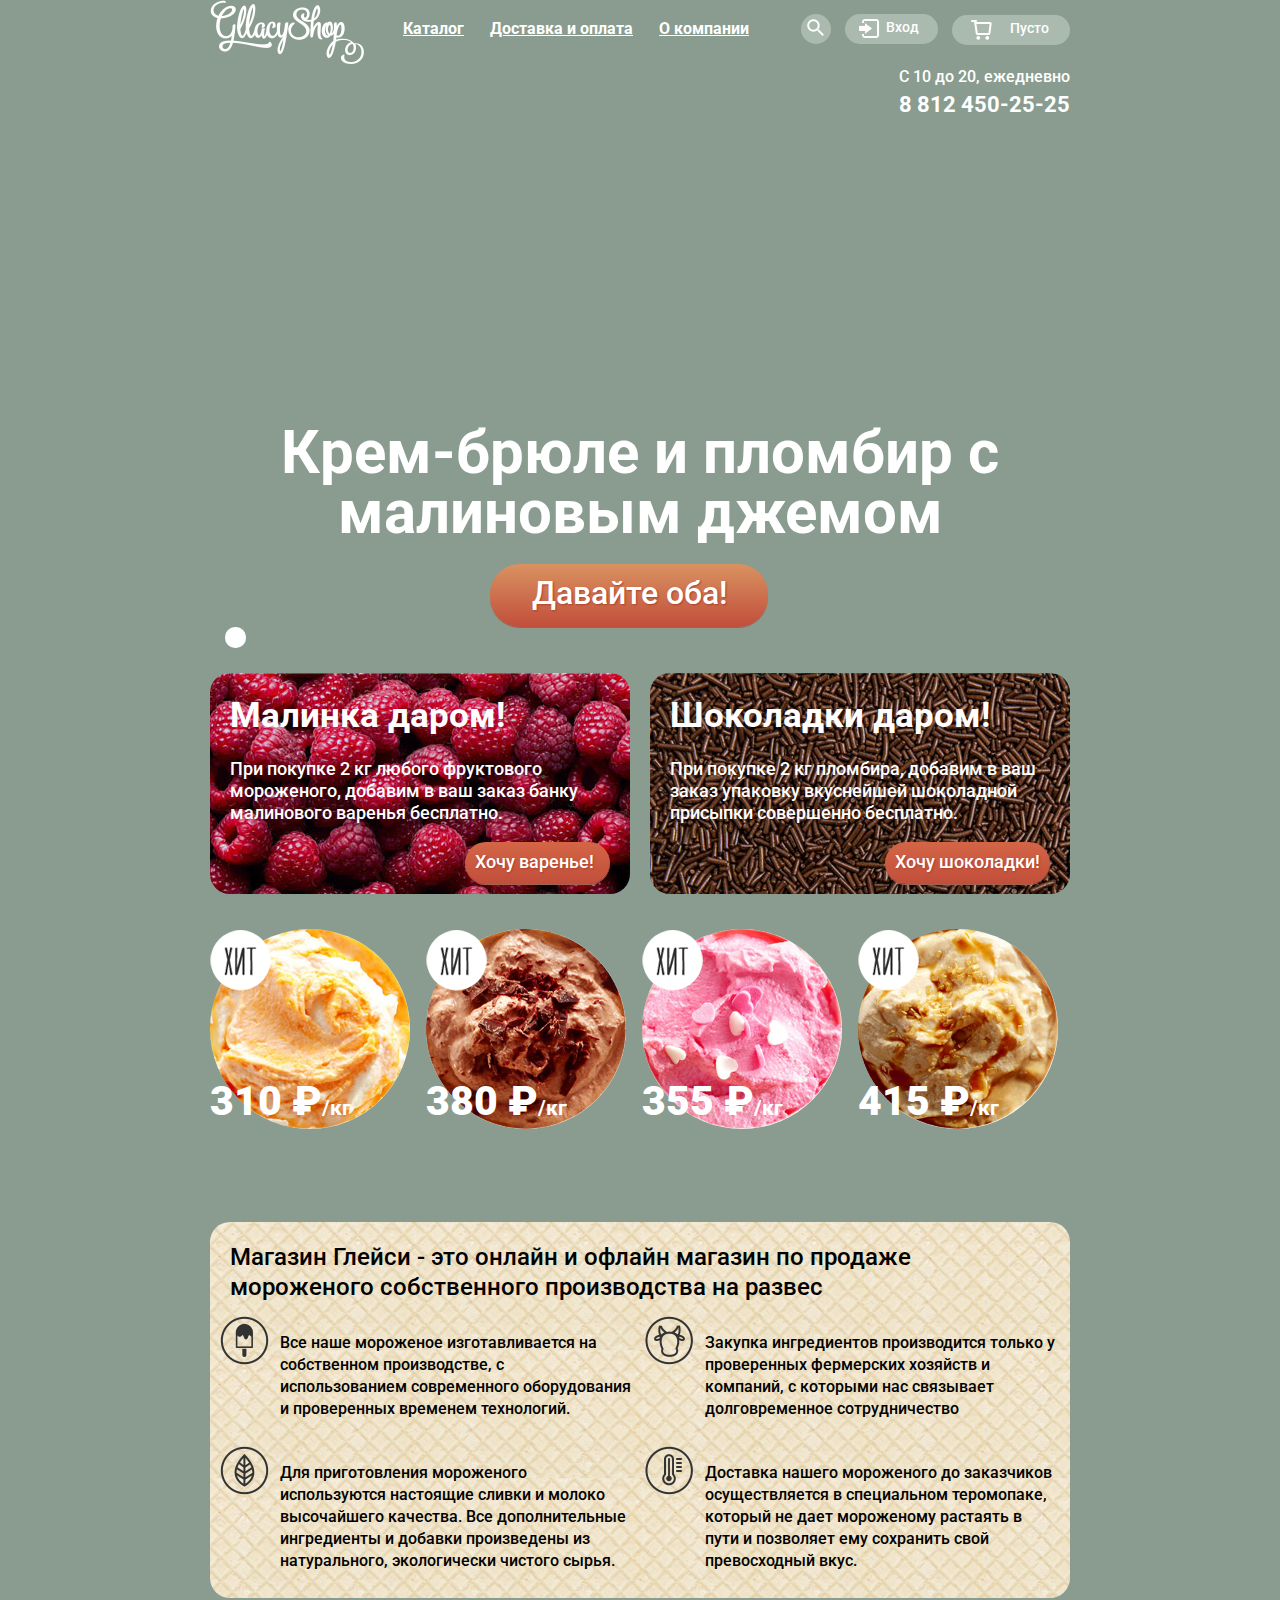
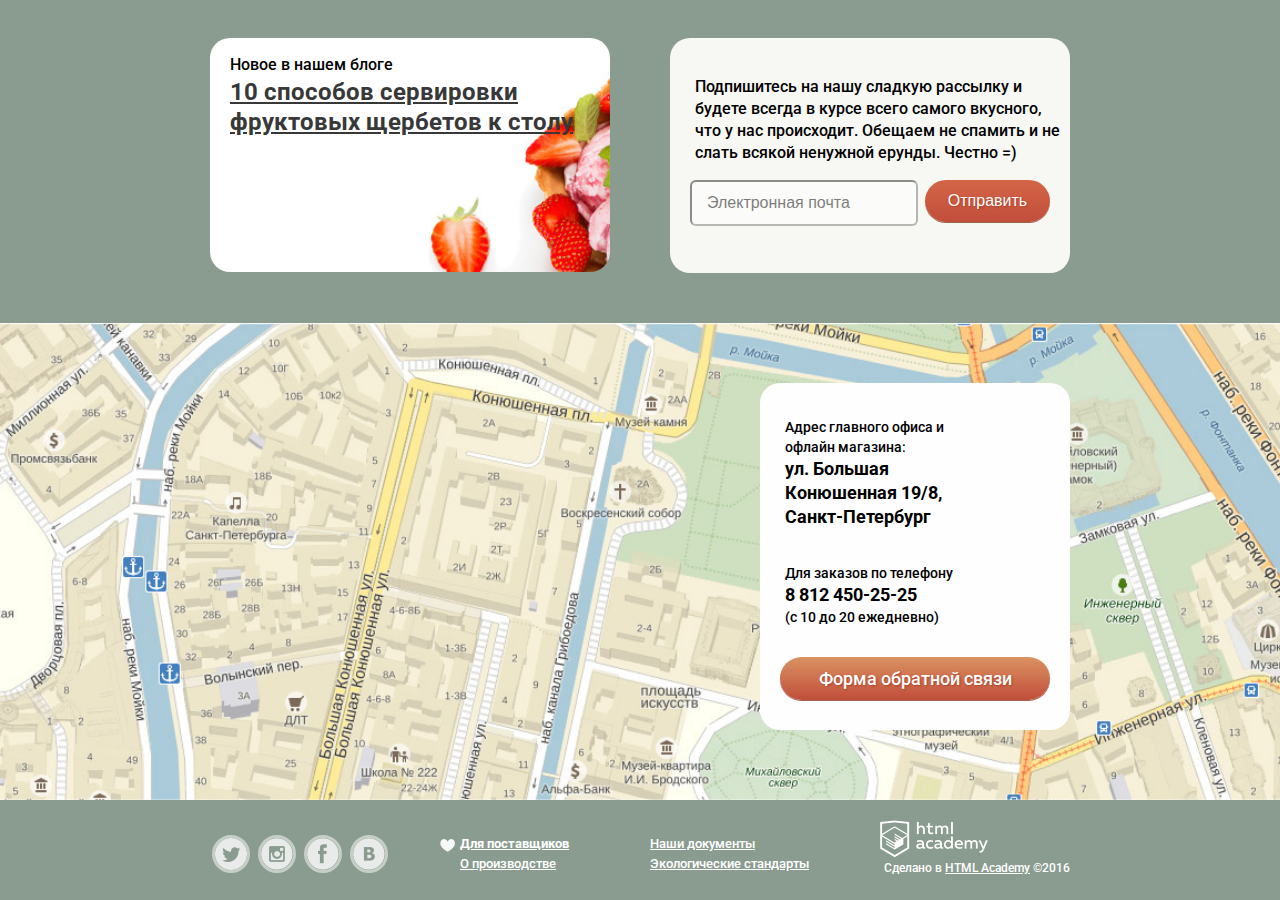
==== commit d1db87c3: "И снова сетки!" ====
--- a/index.html
+++ b/index.html
@@ -8,45 +8,45 @@
     <title>Gllacy Shop</title>
   </head>
   <body>
-     <header class="main-header">
-      <div class="container clearfix">
-        <div class="header-first">
-          <div class="header-logo">
-            <a><img src="img/logo.png" width="154" height="64" alt="Глейси"></a>
-          </div>
-          <nav class="main-navigation">
-            <ul>
-              <li>
-                <a href="#">Каталог</a>
-              </li>
-              <li>
-                <a href="#">Доставка и оплата</a>
-              </li>
-              <li>
-                <a href="#">О компании</a>
-              </li>
-            </ul>
-          </nav>
-          <div class="user-block">
-            <div class="loop">
-            <a href="#">
-            </a>
-          </div>
-            <div class="login">
-              <a href="#">Вход</a>
-            </div>
-            <div class="basket">
-              <a  href="#">
-              Пусто</a>
-            </div>
-        </div>
-        </div>
-        <div class="header-info">
-          <p>С 10 до 20, ежедневно</p>
-          <p class="number">8 812 450-25-25</p>
-        </div>
-      </div>
-    </header>
+    <header class="main-header">
+     <div class="container clearfix">
+       <div class="header-first clearfix">
+         <div class="header-logo">
+           <a><img src="img/logo.png" width="154" height="64" alt="Глейси"></a>
+         </div>
+         <nav class="main-navigation">
+           <ul>
+             <li>
+               <a href="#">Каталог</a>
+             </li>
+             <li>
+               <a href="#">Доставка и оплата</a>
+             </li>
+             <li>
+               <a href="#">О компании</a>
+             </li>
+           </ul>
+         </nav>
+         <div class="user-block">
+           <div class="loop">
+           <a href="#">
+           </a>
+         </div>
+           <div class="login">
+             <a href="#">Вход</a>
+           </div>
+           <div class="basket">
+             <a  href="#">
+             Пусто</a>
+           </div>
+       </div>
+       </div>
+       <div class="header-info">
+         <p>С 10 до 20, ежедневно</p>
+         <p class="number">8 812 450-25-25</p>
+       </div>
+     </div>
+   </header>
     <main class="container clearfix">
       <div class="slider">
         <h1 class="first-header">Крем-брюле и пломбир с малиновым джемом</h1>
@@ -57,33 +57,33 @@
           <h2 class="second-header">Малинка даром!</h2>
           <p>При покупке 2 кг любого фруктового мороженого, добавим в ваш заказ
           банку малинового варенья бесплатно.</p>
-          <a href="#" class="btn">Хочу варенье!</a>
+            <div class="btn"><a href="#">Хочу варенье!</a></div>
         </div>
         <div class="block promotion-chocolate">
           <h2 class="second-header">Шоколадки даром!</h2>
           <p>При покупке 2 кг пломбира, добавим в ваш заказ упаковку вкуснейшей
           шоколадной присыпки совершенно бесплатно.</p>
-          <a href="#" class="btn">Хочу шоколадки!</a>
+          <div class="btn"><a href="#">Хочу шоколадки!</a></div>
         </div>
       </div>
       <div class="popular-items clearfix">
-        <article class="item">
-          <img src="img/item-orange-jam.jpg"  width="200" height="200" alt="orange-jam">
+        <article class="item hit">
+          <img class="cirle" src="img/item-orange-jam.jpg"  width="200" height="200" alt="orange-jam">
           <p class="popular-price"><span>310 &#8381;</span>/кг</p>
           <a href="#">Сливочное с апельсиновым джемом и цитрусовой стружкой</a>
         </article>
-        <article class="item">
-          <img src="img/item-cream-and-coffee.jpg" width="200" height="200" alt="cream-and-coffee">
+        <article class="item hit">
+          <img class="cirle" src="img/item-cream-and-coffee.jpg" width="200" height="200" alt="cream-and-coffee">
           <p class="popular-price"><span>380 &#8381;</span>/кг</p>
           <a href="#">Сливочно-кофейное с кусочками шоколада</a>
         </article>
-        <article class="item">
-          <img src="img/item-cream-and-strawberry.jpg" width="200" height="200" alt="cream-and-strawberry">
+        <article class="item hit">
+          <img class="cirle" src="img/item-cream-and-strawberry.jpg" width="200" height="200" alt="cream-and-strawberry">
           <p class="popular-price"><span>355 &#8381;</span>/кг</p>
           <a href="#">Сливочно-клубничное с присыпкой из белого шоколада</a>
         </article>
-        <article class="item">
-          <img src="img/item-creme-brulee.jpg" width="200" height="200" alt="img/creme-brulee">
+        <article class="item hit">
+          <img class="cirle" src="img/item-creme-brulee.jpg" width="200" height="200" alt="img/creme-brulee">
           <p class="popular-price"><span>415 &#8381;</span>/кг</p>
           <a href="#">Сливочное крем-брюле с карамельной подливкой</a>
         </article>
--- a/css/style.css
+++ b/css/style.css
@@ -9,7 +9,7 @@
 .first-header
 {
 font-size: 60px;
-color: rgb(255, 255, 255);
+color: #ffffff;
 font-family: "Roboto", Helvetica, sans-serif;
 font-weight: bold;
 line-height: 1.006;
@@ -18,35 +18,32 @@
 {
 font-size: 35px;
 line-height: 27px;
-color: #ffffff;
-font-weight: 700;
+color:#ffffff;
 }
 .clearfix::after {
   content: "";
-  outline: 1px solid #12dbad;
   display: table;
   clear: both;
 }
 .container {
-  min-height: 70px;
   width: 860px;
   margin: 0 auto;
-  padding: 0 10px;
-}
+}
+
 .main-header {
   color: #ffffff;
 }
+
 .header-logo{
   float: left;
   width: 170px;
   min-height: 70px;
   margin-right: 10px;
 }
+
 .main-navigation {
   float:left;
-  width: 380px;
   margin-top: 10px;
-  min-height: 50px;
 }
 .main-navigation a {
   display:block;
@@ -58,9 +55,7 @@
   background: #ba6f5a;
 }
 .main-navigation ul {
-  margin: 0;
   padding: 0;
-  list-style: none;
   font-size: 0;
 }
 .main-navigation li {
@@ -70,6 +65,7 @@
   font-weight: 700;
   vertical-align: top;
 }
+
 .user-block {
   float: right;
   max-width: 300px;
@@ -150,19 +146,18 @@
   background: #ff0000;
   background: url("../img/sprite_header.png") no-repeat;
   background-position: -10px -10px;
-  <--background-position:-10px -89px;-->
+  <--background-position:-10px -89px;   полная корзина-->
 }
 .header-info{
-  float: right;
   margin-top: -20px;
   text-align: right;
-  width: 210px;
 }
 .number{
+  margin-top: -10px;
   font-size: 22px;
-  line-height: 0px;
   font-weight: 700;
 }
+
 .slider{
   margin-top: 285px;
   height:230px;
@@ -200,43 +195,24 @@
 }
 
 .promotion{
-  float:left;
-  height:250px;
-  margin-bottom:15px;
-  color: #ffffff;
-  width:860px;
+  margin-bottom:35px;
+  color: #ffffff;
   font-size: 18px;
   font-weight: 500;
   line-height: 22px;
 }
 .promotion a{
-  display:block;
-  font-size: 18px;
-  line-height: 24px;
-  color: #ffffff;
-  margin-left: 210px;
-  margin-right: 20px;
-  width:165px;
-  height:34px;
-  padding-top: 8px;
-  text-align: center;
+  display: block;
+  margin-top: 9px;
+  color: #ffffff;
   text-decoration: none;
-  text-shadow: #ad422b 1px 1px 2px;
-  box-shadow: 0px 1px #a06350;
-  background: linear-gradient(#da9261, #c14e3b);
-  border-radius: 30px;
 }
 .promotion .block{
-  height:220px;
   width:400px;
   border-radius: 20px;
-  margin-right: 20px;
   padding-left: 20px;
 }
 .promotion .block:last-child{
-  height:220px;
-  width:400px;
-  border-radius: 20px;
   margin-right: 0px;
 }
 .promotion-raspberry{
@@ -249,61 +225,43 @@
   background: url("../img/bg-promotion-chocolate.jpg") no-repeat;
   background-size: auto;
 }
+
 .popular-items{
   margin-bottom:30px;
-  width:860px;
+  font-size: 0;
+}
+.cirle{
+  border-radius: 50%;
 }
 .item {
   display:inline-block;
   position:relative;
+  vertical-align: top;
+  margin-right: 16px;
+  margin-bottom: 30px;
+}
+.item:nth-child(4n) {
+  margin-right: 0px;
+}
+.hit::after {
+  content: "";
+  position: absolute;
+  vertical-align: top;
   z-index: 2;
-  vertical-align: top;
-  margin-right: 17px;
-  margin-left: 0px;
-  padding: 0px;
-  width: 200px;
-}
-.item:last-child {
-  display:inline-block;
-  float: right;
-  position:relative;
-  vertical-align: top;
-  z-index: 2;
-  margin-right: 0px;
-  width: 200px;
-}
-.item::before{
-  content: "";
-  position: absolute;
-  vertical-align: top;
-  z-index: -1;
-  width: 200px;
-  height:100px;
-  background:#8a9c8f;
-}
-.item::after {
-  content: "";
-  position: absolute;
-  vertical-align: top;
   top:1px;
-  z-index: 3;
   width: 61px;
   height: 61px;
   background: url("../img/icon-hit.png") no-repeat;
 }
-
 .item a{
   display:block;
-  font-size: 16px;
-  line-height: 22px;
+  width: 200px;
   color: #ffffff;
   text-align: center;
 }
 .item p{
-  display:block;
   font-weight: 700;
   font-size: 21px;
-  line-height: 22px;
   margin-top: -50px;
   color: #ffffff;
 }
@@ -314,10 +272,9 @@
     margin-top: -50px;
     color: #ffffff;
 }
+
 .breadcrumbs{
-  float:left;
   width: 640px;
-  height:30px;
   vertical-align: top;
   margin-top: -60px;
 }
@@ -327,9 +284,7 @@
   color: #ffffff;
 }
 .breadcrumbs ul {
-  margin: 0;
   padding: 0;
-  list-style: none;
   font-size: 0;
 }
 .breadcrumbs li {
@@ -337,11 +292,10 @@
   font-size: 16px;
   line-height: 18px;
   font-weight: 700;
-  vertical-align: top;
 }
 .breadcrumbs p {
   display: inline-block;
-  margin-top: 10px;
+  margin-top: 1px;
   margin-left: 10px;
   font-size: 16px;
   line-height: 18px;
@@ -351,23 +305,18 @@
 }
 
 .filters{
-  display:inline-block;
-  height: 150px;
   margin-top: -5px;
-  margin-bottom: 20px;
-}
-fieldset{
-  display: block;
-  float:left;
+}
+.filters fieldset{
+  display: inline-block;
   border: none;
-  margin-left: 13px;
   min-width: 220px;
   -webkit-padding-before: 0;
   -webkit-padding-start: 0;
   -webkit-padding-end: 0;
   -webkit-padding-after: 0;
 }
-legend{
+.filters legend{
   display: block;
   max-width: none;
   width:auto;
@@ -375,7 +324,7 @@
   color:#ffffff;
   margin-bottom: 9px;
 }
-label{
+.filters label{
   display:inline-block;
   font-weight: 16px;
   vertical-align:top;
@@ -383,21 +332,17 @@
   line-height: 22px;
   margin-right: 16px;
 }
-label:nth-child(8){
+.filters label:nth-child(8){
   display: inline-block;
   vertical-align:top;
   margin-right: 0px;
 }
-select{
-  height:36px;
-  color:#ffffff;
-  width:187px;
-  padding-left: 15px;
+.filters select{
   border-style: none;
-  border-radius: 30px;
   background: #adb9b0;
-}
-input[type=range]{
+  color: #ffffff;
+}
+.filters input[type=range]{
   display:inline-block;
   vertical-align: top;
   font-size: 18px;
@@ -407,16 +352,13 @@
   width:200px;
   margin-left: 2px;
 }
-input[type=radio]{
+.filters input[type=radio]{
   display: inline-block;
   height:20px;
   width:20px;
   padding-left: 15px;
 }
-input[type=radio]:checked{
-
-}
-input[type=checkbox]{
+.filters input[type=checkbox]{
   display: inline-block;
   margin-left: 7px;
   height:20px;
@@ -424,82 +366,34 @@
 }
 .decorate{
   display: inline-block;
-  height:27px;
-  width:auto;
-  padding-left: 5px;
-  padding-right: 5px;
+  vertical-align: middle;
+  height:30px;
+  min-width: 190px;
+  padding-left: 12px;
+  padding-right: 12px;
   padding-top: 9px;
   border-radius: 30px;
   background: #adb9b0;
 }
 
-article {
-  display:inline-block;
-  position:relative;
-  z-index: 2;
-  vertical-align: top;
-  margin-right: 17px;
-  margin-left: 0px;
-  margin-bottom: 30px;
-  padding: 0px;
-  width: 200px;
-}
-article:nth-child(4n) {
-  display:inline-block;
+.product{
+  margin-top: 40px;
+}
+
+.paginator{
+  display:block;
   float: right;
-  position:relative;
-  vertical-align: top;
-  z-index: 2;
-  margin-right: 0px;
-  width: 200px;
-}
-article::before{
-  content: "";
-  position: absolute;
-  vertical-align: top;
-  z-index: -1;
-  width: 200px;
-  height:100px;
-  background:#8a9c8f;
-}
-
-article a{
-  display:block;
-  font-size: 16px;
-  line-height: 22px;
-  color: #ffffff;
-  text-align: center;
-}
-article p{
-  display:block;
-  font-weight: 700;
-  font-size: 21px;
-  line-height: 22px;
-  margin-top: -50px;
-  color: #ffffff;
-}
-article p span {
-    font-weight: 900;
-    font-size: 41px;
-    line-height: 22px;
-    margin-top: -50px;
-    color: #ffffff;
-}
-.paginator{
-  display:inline-block;
-  float: right;
-  padding-left: 15px;
+  text-align: right;
   min-height: 30px;
   width:185px;
   margin-bottom: 27px;
+  margin-right: 30px;
 }
 .paginator a{
-  display: inline;
+  display: inline-block;
   text-align: center;
+  width: 20px;
   vertical-align: middle;
-  margin-left: 10px;
-  padding-left: 5px;
-  padding-right: 5px;
   color: #ffffff;
 }
 .paginator a:hover{
@@ -509,13 +403,11 @@
   border-radius: 20px;
   background: #ffffff;
 }
+
 .shop-info{
-  height: 390px;
   margin-bottom: 40px;
-  width: 860px;
   border-radius: 20px;
   background: url("../img/bg-shop-news.png");
-  background-size: auto;
 }
 .shop-info h3{
   display: inline-block;
@@ -527,26 +419,16 @@
   margin-right: 40px;
 }
 .points{
-  float:left;
   margin-top: -10px;
 }
 .point{
+  display: inline-block;
+  vertical-align: top;
   position: relative;
-  float:left;
-  margin-right: 1px;
-  margin-left: 10px;
-  margin-bottom: 15px;
-  height:130px;
-  width: 418px;
-}
-.point p{
-  display:block;
-  float: right;
-  position: relative;
-  text-align: left;
-  margin-left: 20px;
-  margin-right: 10px;
-  width: 345px;
+  margin-bottom: 10px;
+  width:49%;
+  padding-left: 70px;
+  box-sizing: border-box;
 }
 .point::before {
   content: "";
@@ -577,28 +459,22 @@
   height: 49px;
   background-position: -10px -217px;
 }
+
 .news-mailing{
-  height:220px;
-  margin-bottom:40px;
+  margin-bottom: 325px;
 }
 .news-mailing .block{
   float:left;
-  height:220px;
-  width:420px;
+  width: 400px;
   border-radius: 20px;
 }
 .news-mailing .block:last-child{
-  float:right;
-  height:220px;
-  width:395px;
-  padding-right: 25px;
-  border-radius: 20px;
+  float: right;
 }
 .news-mailing a{
   display: block;
   margin-top: -15px;
   margin-left: 20px;
-  width: 300px;
   background-color:#ffffff 0.3;
   font-weight: 700;
   font-size: 24px;
@@ -606,23 +482,23 @@
   color: #383838;
 }
 .shop-news p{
-  display:block;
   margin-left: 20px;
 }
-.shop-news{
-  float:left;
-  height:240px;
-  width:430px;
+.shop-news {
+  padding-bottom: 135px;
   border-radius: 20px;
   background: url("../img/bg-news-strawberry.jpg");
-  background-size: auto;
+  background-size: cover;
 }
 .mailing{
   color: #000000;
   background: #f7f7f4;
+  padding-bottom: 41px;
 }
 .mailing .mail{
   display:inline-block;
+  vertical-align: top;
+  font-size: 16px;
   margin-left: 20px;
   height:40px;
   opacity:0.5;
@@ -630,24 +506,26 @@
   border-radius: 6px;
 }
 .mailing p{
-  display:block;
   margin-left: 25px;
-  margin-top: 30px;
-}
+  margin-top: 38px;
+}
+
 .btn {
-  display: inline-block;
-  width:128px;
+  float:right;
   height:42px;
   border:none;
-  margin-left: 10px;
-  text-align: center;
-  text-decoration: none;
+  min-width: 125px;
+  padding-left: 10px;
+  padding-right: 10px;
+  margin-bottom: 10px;
+  margin-right: 20px;
+  color:#ffffff;
   text-shadow: #ad422b 1px 1px 2px;
   box-shadow: 0px 1px #a06350;
-  background: linear-gradient(#da9261, #c14e3b);
-  color:#ffffff;
-  border-radius: 30px;
-}
+  background: linear-gradient(#d46546, #c14e3b);
+  border-radius: 30px;
+}
+
 .map{
   background: url("../img/map.jpg") no-repeat;
   background-size: cover;
@@ -655,15 +533,12 @@
 .contacts{
   float:right;
   margin-top: 60px;
-  margin-bottom: 60px;
-  width:310px;
-  height:330px;
+  margin-bottom: 70px;
+  padding-bottom: 20px;
   border-radius: 20px;
   background: #fefefe;
-  color: #000000;
 }
 .contacts p{
-  display: block;
   width: 200px;
   padding-top: 20px;
   margin-left: 25px;
@@ -673,7 +548,6 @@
 }
 .contacts b{
   display: block;
-  width: 220px;
   font-size: 18px;
   line-height: 24px;
 }
@@ -701,9 +575,9 @@
   color:#ffffff;
   border-radius: 30px;
 }
+
 .footer-social{
   float:left;
-  height:65px;
   width:200px;
   margin-right: 30px;
   padding-top:35px;
@@ -748,9 +622,7 @@
   float:left;
   position: relative;
   width:380px;
-  height:50px;
   margin-top: 35px;
-  margin-right: 20px;
 }
 .footer-links a{
   display: block;
@@ -787,7 +659,6 @@
   color:#ffffff;
 }
 .footer-copyright a{
-  font-size: 12px;
   line-height: 18px;
   color:#ffffff;
 }
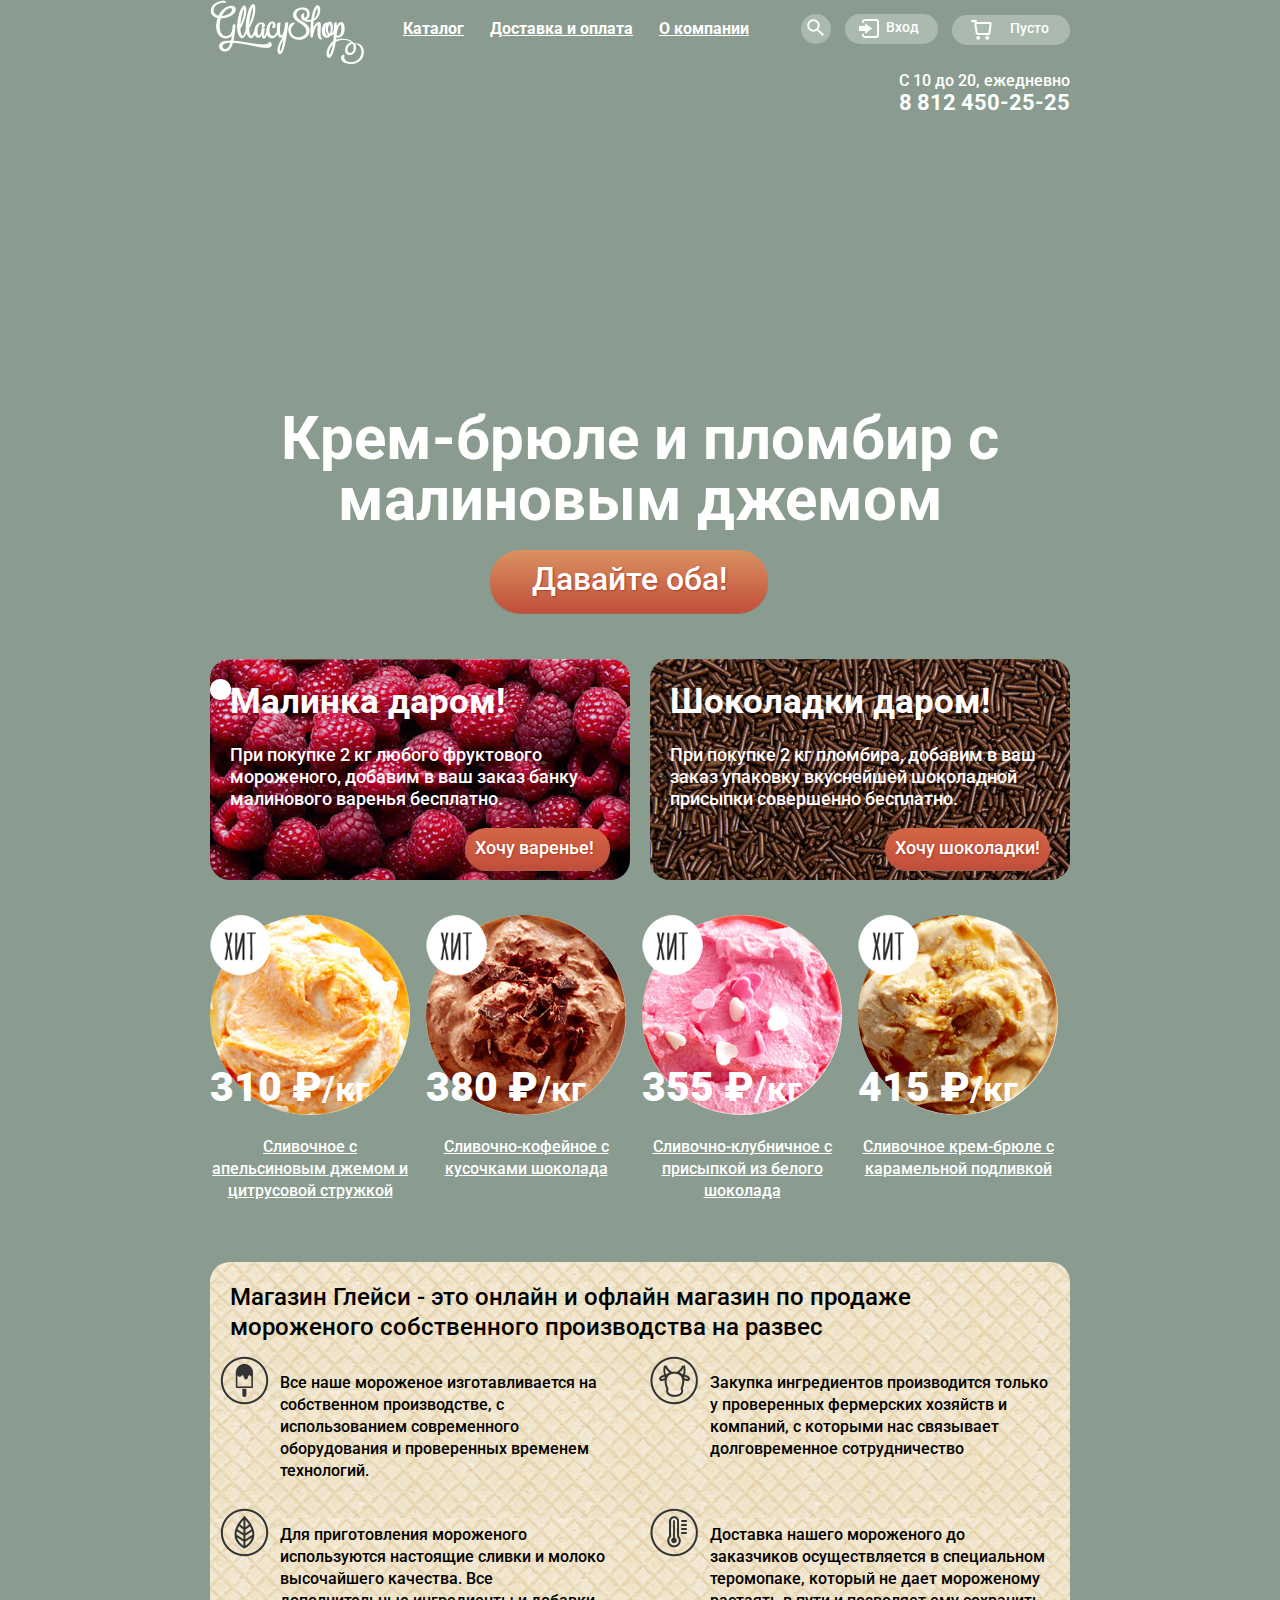
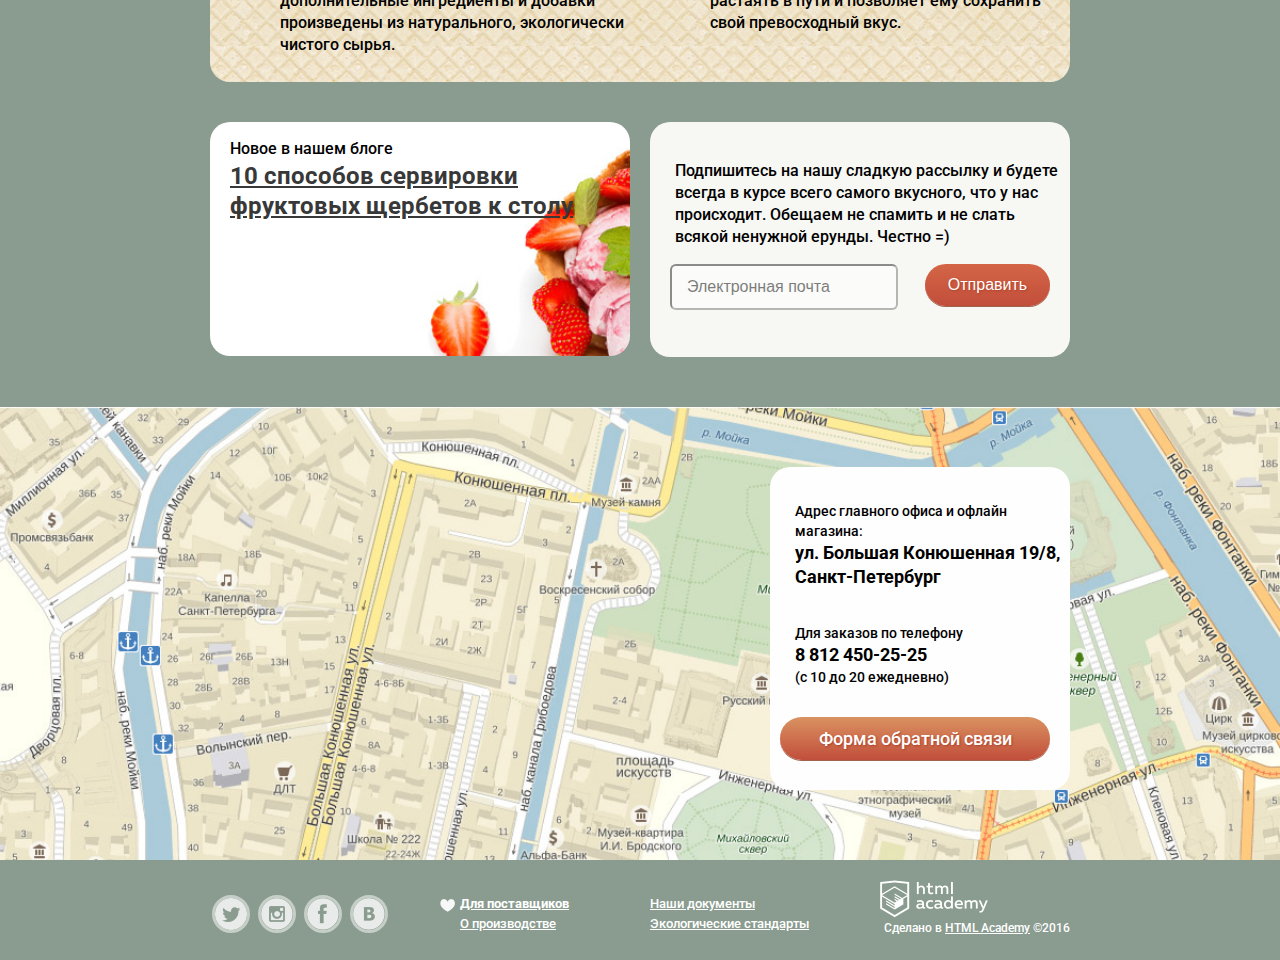
==== commit e59fa6c5: "Сетки" ====
--- a/index.html
+++ b/index.html
@@ -27,7 +27,7 @@
              </li>
            </ul>
          </nav>
-         <div class="user-block">
+         <div class="user-block clearfix">
            <div class="loop">
            <a href="#">
            </a>
@@ -35,7 +35,7 @@
            <div class="login">
              <a href="#">Вход</a>
            </div>
-           <div class="basket">
+           <div class="basket empty">
              <a  href="#">
              Пусто</a>
            </div>
--- a/css/style.css
+++ b/css/style.css
@@ -68,7 +68,7 @@
 
 .user-block {
   float: right;
-  max-width: 300px;
+  box-sizing: border-box;
   margin-top: 10px;
   min-height: 50px;
 }
@@ -136,7 +136,18 @@
   border-radius: 30px;
   background: #abbaaf;
 }
-.basket::before {
+.full::before{
+  content: "";
+  position: absolute;
+  top: 5px;
+  left: 19px;
+  width: 21px;
+  height: 21px;
+  background: #ff0000;
+  background: url("../img/sprite_header.png") no-repeat;
+  background-position: -10px -89px;
+}
+.empty::before{
   content: "";
   position: absolute;
   top: 5px;
@@ -146,22 +157,22 @@
   background: #ff0000;
   background: url("../img/sprite_header.png") no-repeat;
   background-position: -10px -10px;
-  <--background-position:-10px -89px;   полная корзина-->
 }
 .header-info{
-  margin-top: -20px;
   text-align: right;
 }
+.header-info p{
+  margin:0px;
+}
 .number{
-  margin-top: -10px;
   font-size: 22px;
   font-weight: 700;
 }
 
 .slider{
-  margin-top: 285px;
+  padding-top: 255px;
   height:230px;
-  margin-bottom:20px;
+  margin-bottom:60px;
 }
 .slider .first-header{
   text-align: center;
@@ -184,8 +195,9 @@
 }
 .slider::after {
   content: "";
-  display: block;
-  margin-left: 15px;
+  position: absolute;
+  display: inline-block;
+  bottom: 200px;
   width: 21px;
 	height: 21px;
 	-moz-border-radius: 10px;
@@ -208,20 +220,20 @@
   text-decoration: none;
 }
 .promotion .block{
+  float: left;
   width:400px;
   border-radius: 20px;
   padding-left: 20px;
+      margin-right: 20px;
 }
 .promotion .block:last-child{
   margin-right: 0px;
 }
 .promotion-raspberry{
-  float:left;
   background: url("../img/bg-promotion-rasberry.jpg") no-repeat;
   background-size: auto;
 }
 .promotion-chocolate{
-  float:right;
   background: url("../img/bg-promotion-chocolate.jpg") no-repeat;
   background-size: auto;
 }
@@ -235,7 +247,7 @@
 }
 .item {
   display:inline-block;
-  position:relative;
+  position:static;
   vertical-align: top;
   margin-right: 16px;
   margin-bottom: 30px;
@@ -243,25 +255,25 @@
 .item:nth-child(4n) {
   margin-right: 0px;
 }
-.hit::after {
+.hit::before {
   content: "";
   position: absolute;
   vertical-align: top;
   z-index: 2;
-  top:1px;
   width: 61px;
   height: 61px;
   background: url("../img/icon-hit.png") no-repeat;
 }
 .item a{
   display:block;
+  font-size: 16PX;
   width: 200px;
   color: #ffffff;
   text-align: center;
 }
 .item p{
   font-weight: 700;
-  font-size: 21px;
+  font-size: 35px;
   margin-top: -50px;
   color: #ffffff;
 }
@@ -272,11 +284,41 @@
     margin-top: -50px;
     color: #ffffff;
 }
+.item:hover{
+  position:relative;
+  border-radius: 10px;
+  background: #afbbb2;
+}
+.item .actions{
+    position:absolute;
+    bottom:0;
+    left:0;
+    z-index:10;
+}
+.item .actions .view{
+    display:block;
+    width: 200px;
+    height:33px;
+    padding-top: 7px;
+    font-size: 18px;
+    text-decoration: none;
+    color:#ffffff;
+    text-shadow: #ad422b 1px 1px 2px;
+    box-shadow: 0px 1px #a06350;
+    background: linear-gradient(#d36244, #c14e3b);
+    border-radius: 30px;
+}
+.item .actions{
+    display:none;
+}
+.item:hover .actions{
+    display:block;
+}
 
 .breadcrumbs{
-  width: 640px;
-  vertical-align: top;
-  margin-top: -60px;
+  box-sizing: border-box;
+  vertical-align: top;
+  margin-top: -30px;
 }
 .breadcrumbs a {
   display:block;
@@ -305,28 +347,33 @@
 }
 
 .filters{
+  font-size: 0;
   margin-top: -5px;
 }
 .filters fieldset{
   display: inline-block;
+  vertical-align: top;
   border: none;
-  min-width: 220px;
+  font-size: 14px;
+  margin-right: 10px;
   -webkit-padding-before: 0;
   -webkit-padding-start: 0;
   -webkit-padding-end: 0;
   -webkit-padding-after: 0;
 }
+.filters fieldset:last-child{
+  width:140px;
+  margin-right: 0px;
+}
 .filters legend{
   display: block;
-  max-width: none;
-  width:auto;
   font-weight: 14px;
   color:#ffffff;
   margin-bottom: 9px;
 }
 .filters label{
   display:inline-block;
-  font-weight: 16px;
+  font-size: 16px;
   vertical-align:top;
   color:#ffffff;
   line-height: 22px;
@@ -338,60 +385,65 @@
   margin-right: 0px;
 }
 .filters select{
+  width:200px;
   border-style: none;
-  background: #adb9b0;
-  color: #ffffff;
-}
+  background: transparent;
+  color: #ffffff;
+}
+.filters input[type=radio], .filters input[type=checkbox],
 .filters input[type=range]{
-  display:inline-block;
-  vertical-align: top;
-  font-size: 18px;
-  line-height: 24px;
-  color: #ffffff;
-  height: 20px;
-  width:200px;
-  margin-left: 2px;
-}
-.filters input[type=radio]{
-  display: inline-block;
-  height:20px;
-  width:20px;
-  padding-left: 15px;
-}
-.filters input[type=checkbox]{
-  display: inline-block;
-  margin-left: 7px;
-  height:20px;
-  width: 20px;
-}
+  display: inline-block;
+  vertical-align: middle;
+  margin-left: 12px;
+}
+
+.decorate:hover{
+  color: #373737;
+  background: #ffffff;
+}
+
 .decorate{
   display: inline-block;
   vertical-align: middle;
   height:30px;
-  min-width: 190px;
-  padding-left: 12px;
-  padding-right: 12px;
+  padding-left: 20px;
+  padding-right: 15px;
   padding-top: 9px;
   border-radius: 30px;
   background: #adb9b0;
 }
-
+.submit{
+  display: inline-block;
+  margin-top: 28px;
+  width: 125px;
+  margin-right: 0px;
+  border: 2px solid #ffffff;
+}
+.submit-deco{
+  padding-left: 23px;
+  color:#ffffff;
+  border:none;
+  background: #adb9b0;
+
+}
 .product{
+  font-size: 0;
   margin-top: 40px;
 }
 
 .paginator{
   display:block;
-  float: right;
+  font-size: 0;
   text-align: right;
   min-height: 30px;
-  width:185px;
+  box-sizing: border-box;
   margin-bottom: 27px;
   margin-right: 30px;
 }
 .paginator a{
   display: inline-block;
   text-align: center;
+  font-size: 16px;
   width: 20px;
   vertical-align: middle;
   color: #ffffff;
@@ -410,15 +462,15 @@
   background: url("../img/bg-shop-news.png");
 }
 .shop-info h3{
-  display: inline-block;
+  padding-top: 20px;
   font-weight: 500;
   font-size: 24px;
   line-height: 30px;
-  margin-top: 20px;
   margin-left: 20px;
   margin-right: 40px;
 }
 .points{
+  font-size: 0;
   margin-top: -10px;
 }
 .point{
@@ -426,7 +478,9 @@
   vertical-align: top;
   position: relative;
   margin-bottom: 10px;
-  width:49%;
+  padding-right: 15px;
+  font-size: 16px;
+  width:50%;
   padding-left: 70px;
   box-sizing: border-box;
 }
@@ -465,7 +519,7 @@
 }
 .news-mailing .block{
   float:left;
-  width: 400px;
+  width: 420px;
   border-radius: 20px;
 }
 .news-mailing .block:last-child{
@@ -532,14 +586,16 @@
 }
 .contacts{
   float:right;
+  width: 300px;
   margin-top: 60px;
   margin-bottom: 70px;
   padding-bottom: 20px;
   border-radius: 20px;
   background: #fefefe;
 }
+
 .contacts p{
-  width: 200px;
+
   padding-top: 20px;
   margin-left: 25px;
   font-size: 14px;
@@ -578,8 +634,8 @@
 
 .footer-social{
   float:left;
-  width:200px;
-  margin-right: 30px;
+  box-sizing: border-box;
+  margin-right: 50px;
   padding-top:35px;
 }
 .social-btn{
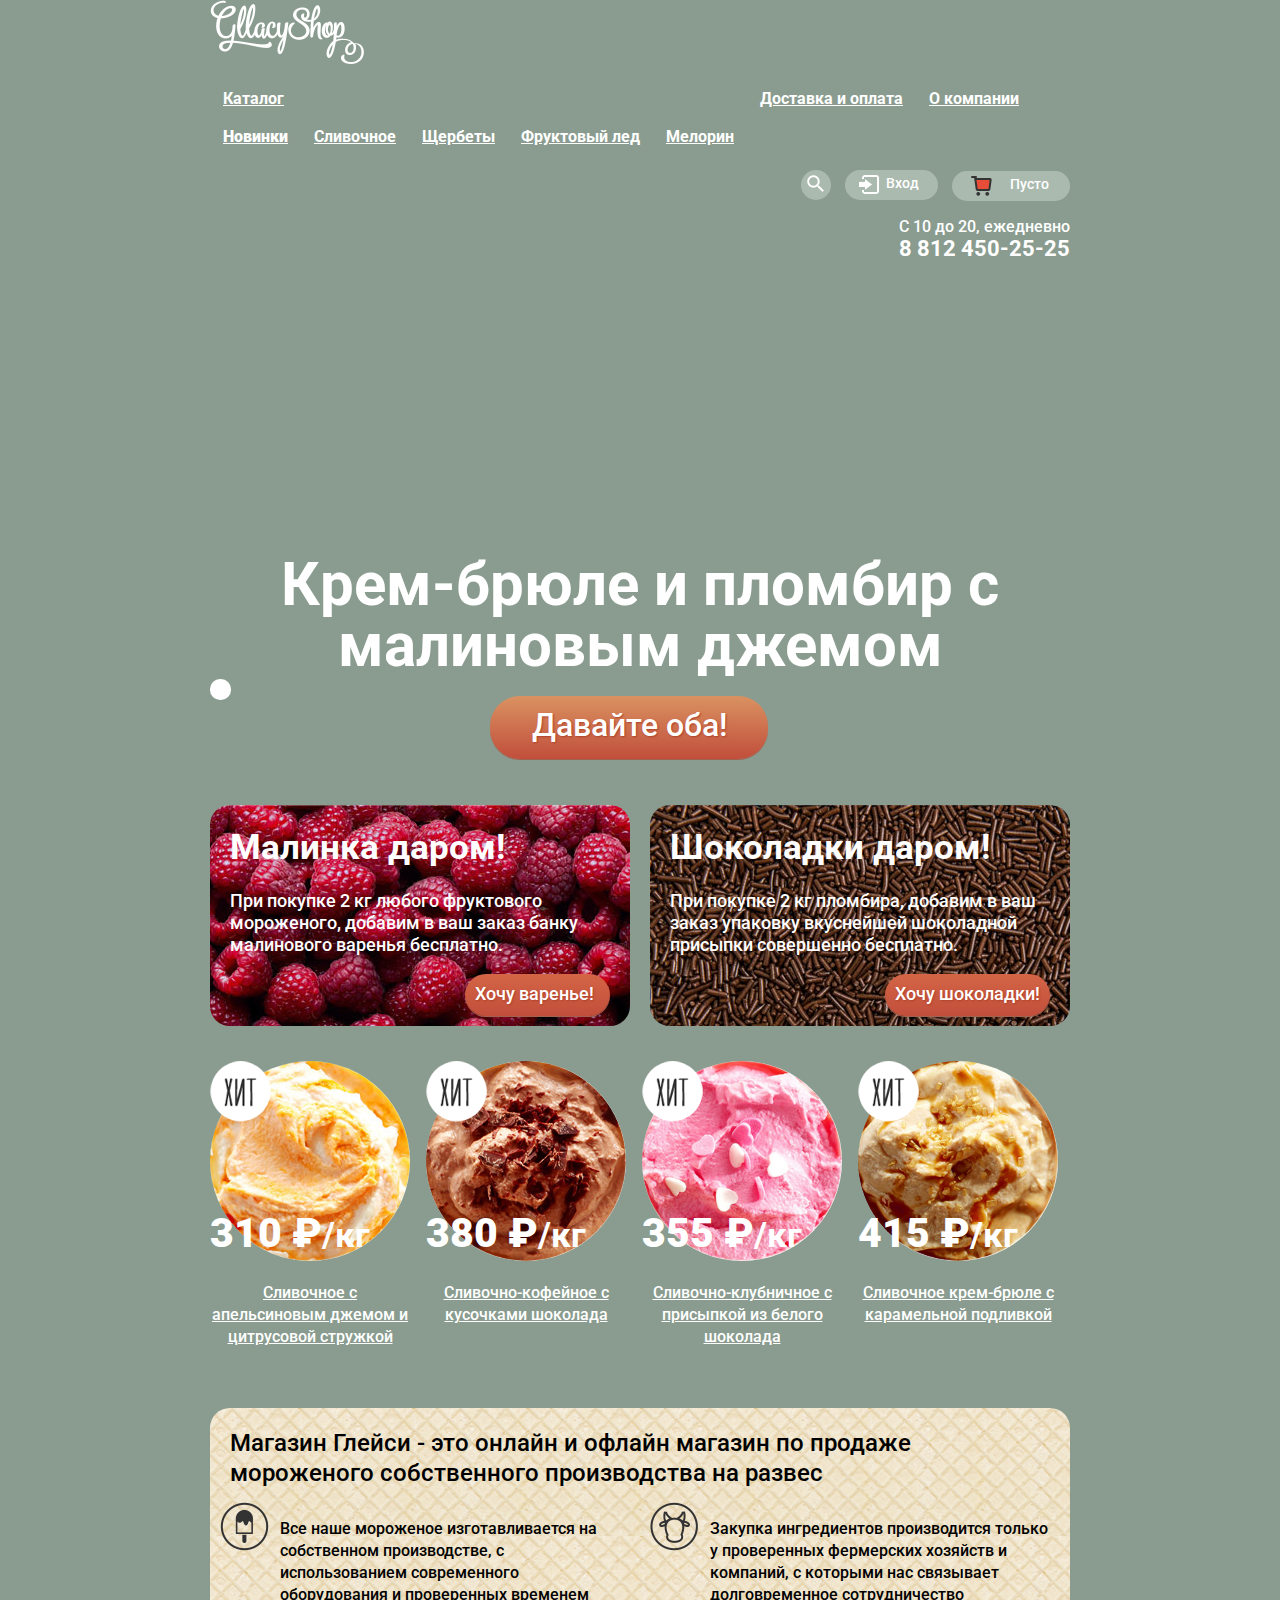
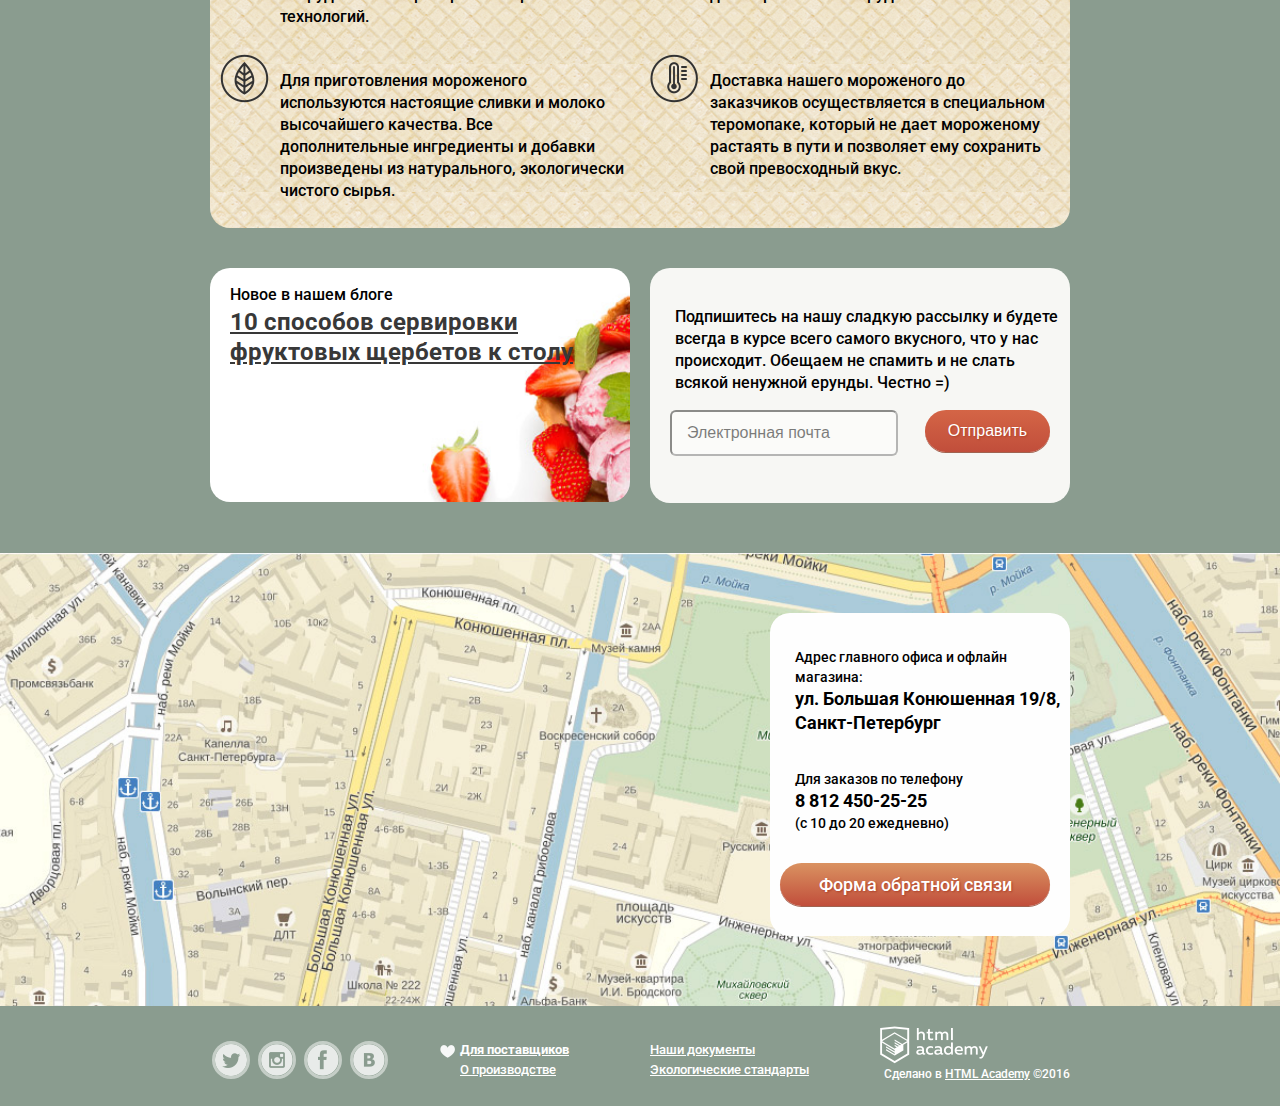
==== commit 247e42ae: "Д.э2" ====
--- a/index.html
+++ b/index.html
@@ -18,6 +18,13 @@
            <ul>
              <li>
                <a href="#">Каталог</a>
+               <ul class="sub-menu">
+                   <li><a href="#1" class="first-point"><b>Новинки</b></a></li>
+                   <li><a href="#2">Сливочное</a></li>
+                   <li><a href="#3">Щербеты</a></li>
+                   <li><a href="#4">Фруктовый лед</a></li>
+                   <li><a href="#5">Мелорин</a></li>
+               </ul>
              </li>
              <li>
                <a href="#">Доставка и оплата</a>
@@ -35,7 +42,7 @@
            <div class="login">
              <a href="#">Вход</a>
            </div>
-           <div class="basket empty">
+           <div class="basket full">
              <a  href="#">
              Пусто</a>
            </div>
--- a/css/style.css
+++ b/css/style.css
@@ -406,8 +406,8 @@
   display: inline-block;
   vertical-align: middle;
   height:30px;
-  padding-left: 20px;
-  padding-right: 15px;
+  padding-left:20px;
+  padding-right:15px;
   padding-top: 9px;
   border-radius: 30px;
   background: #adb9b0;
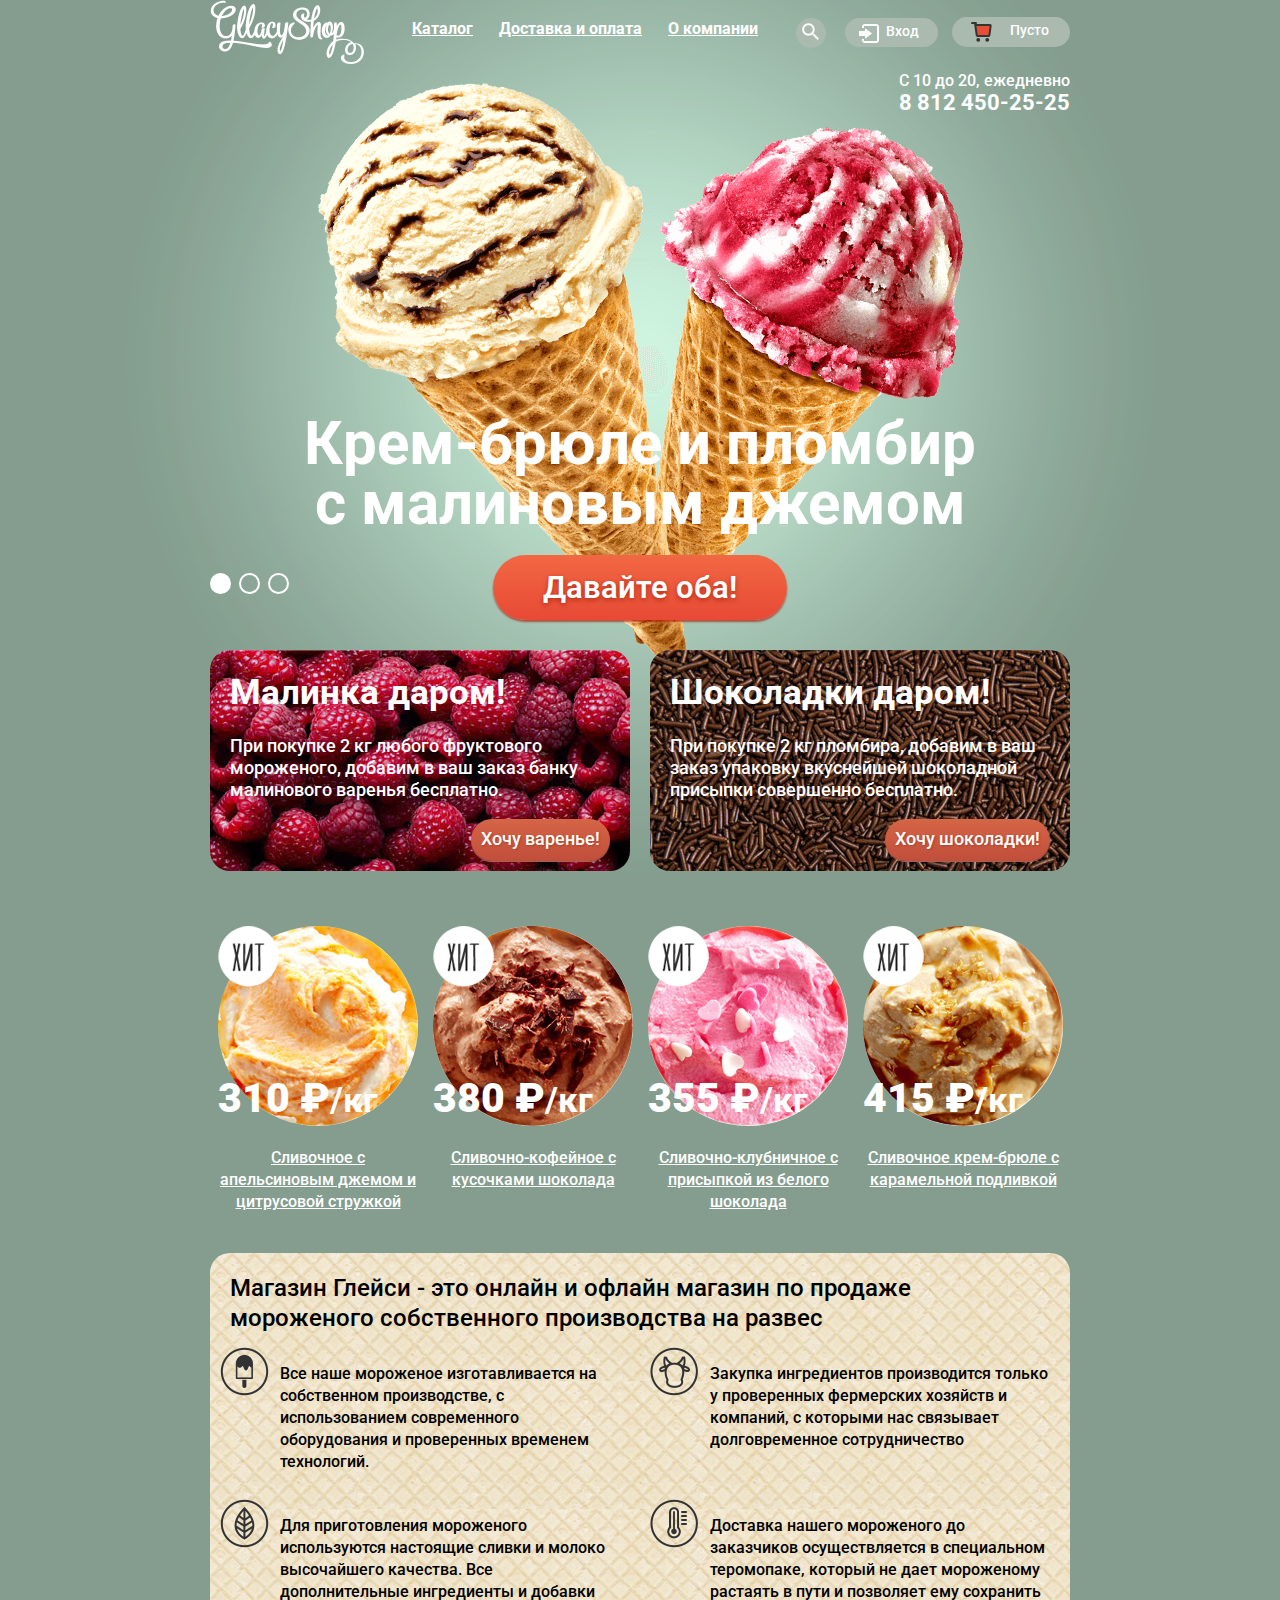
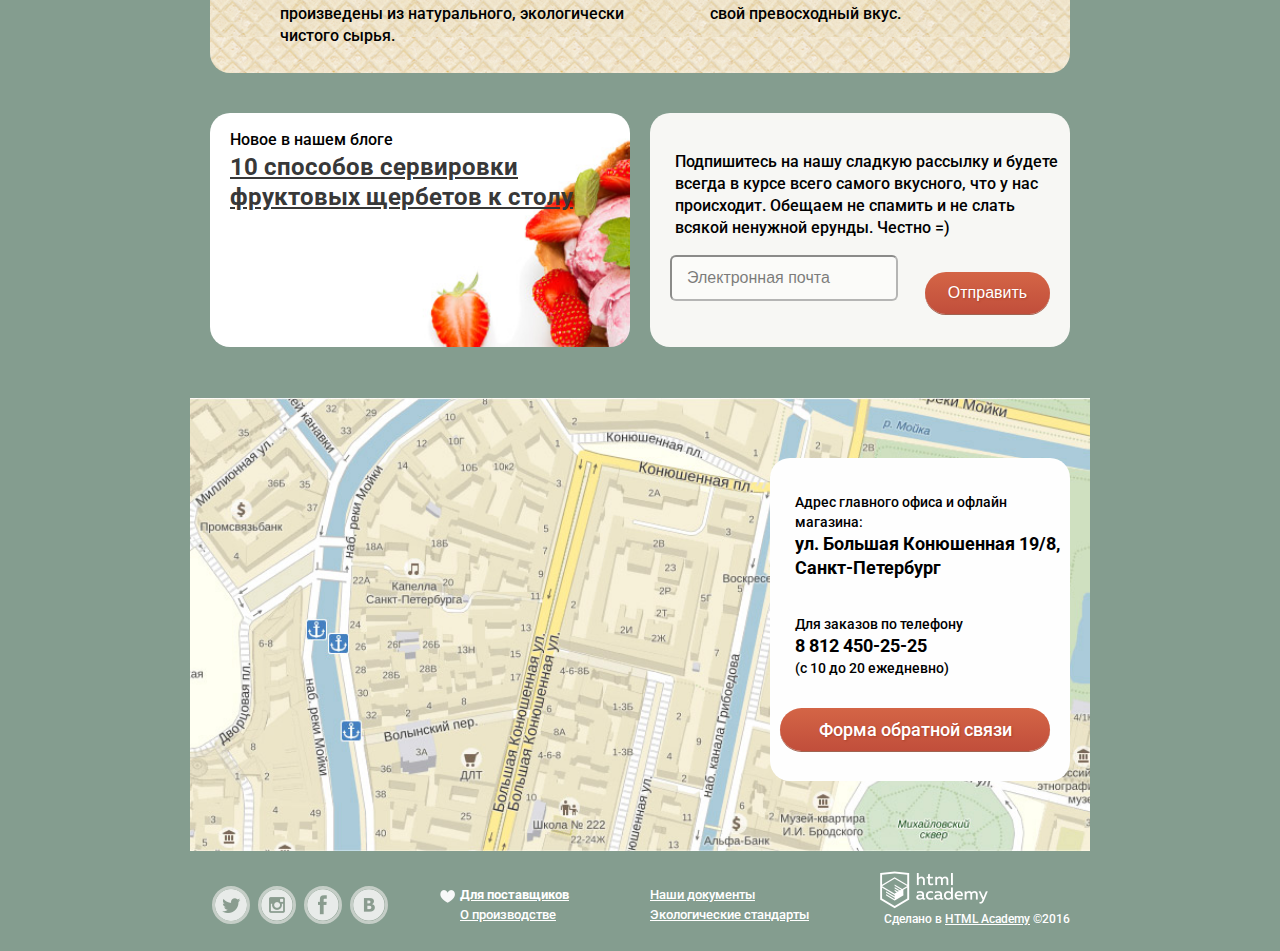
==== commit 7a419b85: "Декоративные элементы" ====
--- a/index.html
+++ b/index.html
@@ -8,6 +8,11 @@
     <title>Gllacy Shop</title>
   </head>
   <body>
+    <input type="radio" id="btn-1" name="toggle" checked>
+    <input type="radio" id="btn-2" name="toggle">
+    <input type="radio" id="btn-3" name="toggle">
+    <div class="site-wrapper">
+      <div class="content-wrapper">
     <header class="main-header">
      <div class="container clearfix">
        <div class="header-first clearfix">
@@ -15,32 +20,59 @@
            <a><img src="img/logo.png" width="154" height="64" alt="Глейси"></a>
          </div>
          <nav class="main-navigation">
-           <ul>
-             <li>
-               <a href="#">Каталог</a>
+           <ul class="main-menu">
+             <li >
+               <a class="top-menu-item" href="#">Каталог</a>
                <ul class="sub-menu">
-                   <li><a href="#1" class="first-point"><b>Новинки</b></a></li>
+                   <li><a href="#1" class="highlight"><b>Новинки</b></a></li>
                    <li><a href="#2">Сливочное</a></li>
                    <li><a href="#3">Щербеты</a></li>
                    <li><a href="#4">Фруктовый лед</a></li>
                    <li><a href="#5">Мелорин</a></li>
                </ul>
              </li>
-             <li>
-               <a href="#">Доставка и оплата</a>
+             <li >
+               <a class="top-menu-item" href="#">Доставка и оплата</a>
              </li>
              <li>
-               <a href="#">О компании</a>
+               <a class="top-menu-item" href="#">О компании</a>
              </li>
            </ul>
          </nav>
          <div class="user-block clearfix">
            <div class="loop">
-           <a href="#">
-           </a>
-         </div>
+             <div class="search">
+                <a class="search-button" href="#"></a>
+              </div>
+              <div class="search-form">
+                <form action="" method="post">
+                  <input type="search" name="search" placeholder="Что ищем?">
+                  <label class="hiden-top">
+                    <span>Что ищем?</span>
+                  </label>
+                </form>
+              </div>
+
+           </div>
            <div class="login">
-             <a href="#">Вход</a>
+             <a href="#" class="login-button">Вход</a>
+             <div class="login-form clearfix">
+               <form class="autoriz" action="#" method="post">
+                 <input type="email" name="email" placeholder="Электронная почта">
+                 <label class="hiden-top">
+                   <span>Электронная почта</span>
+                 </label>
+                 <input type="text" name="password" placeholder="Пароль">
+                 <label class="hiden-top">
+                   <span>Пароль</span>
+                  </label>
+                <button class="btn" type="submit" value="Войти">Войти</button>
+               </form>
+                <div class="reg-links">
+                  <a href="#">Забыли пароль?</a>
+                  <a href="#">Новая регистрация</a>
+                </div>
+              </div>
            </div>
            <div class="basket full">
              <a  href="#">
@@ -56,9 +88,24 @@
    </header>
     <main class="container clearfix">
       <div class="slider">
-        <h1 class="first-header">Крем-брюле и пломбир с малиновым джемом</h1>
-        <a href="#">Давайте оба!</a>
-      </div>
+          <div class="slide" id="slide1">
+            <div class="slide-title"><p class="first-header">Крем-брюле и пломбир с малиновым джемом</p></div>
+            <a class="slide-btn" href="#">Давайте оба!</a>
+          </div>
+          <div class="slide" id="slide2">
+            <div class="slide-title"><p class="first-header">Шоколадный пломбир и лимонный сорбет</p></div>
+            <a class="slide-btn" href="#">Давайте оба!</a>
+          </div>
+          <div class="slide" id="slide3">
+            <div class="slide-title"><p class="first-header">Пломбир с помадкой и клубничный щербет</p></div>
+            <a class="slide-btn" href="#">Давайте оба!</a>
+          </div>
+          <div class="slider-controls">
+            <label for="btn-1"></label>
+            <label for="btn-2"></label>
+            <label for="btn-3"></label>
+          </div>
+        </div>
       <div class="promotion clearfix">
         <div class="block promotion-raspberry">
           <h2 class="second-header">Малинка даром!</h2>
@@ -76,21 +123,33 @@
       <div class="popular-items clearfix">
         <article class="item hit">
           <img class="cirle" src="img/item-orange-jam.jpg"  width="200" height="200" alt="orange-jam">
+          <div class="actions">
+          <a href="#" class="view">Быстрый просмотр</a>
+          </div>
           <p class="popular-price"><span>310 &#8381;</span>/кг</p>
           <a href="#">Сливочное с апельсиновым джемом и цитрусовой стружкой</a>
         </article>
         <article class="item hit">
           <img class="cirle" src="img/item-cream-and-coffee.jpg" width="200" height="200" alt="cream-and-coffee">
+          <div class="actions">
+          <a href="#" class="view">Быстрый просмотр</a>
+          </div>
           <p class="popular-price"><span>380 &#8381;</span>/кг</p>
           <a href="#">Сливочно-кофейное с кусочками шоколада</a>
         </article>
         <article class="item hit">
           <img class="cirle" src="img/item-cream-and-strawberry.jpg" width="200" height="200" alt="cream-and-strawberry">
+          <div class="actions">
+          <a href="#" class="view">Быстрый просмотр</a>
+          </div>
           <p class="popular-price"><span>355 &#8381;</span>/кг</p>
           <a href="#">Сливочно-клубничное с присыпкой из белого шоколада</a>
         </article>
         <article class="item hit">
           <img class="cirle" src="img/item-creme-brulee.jpg" width="200" height="200" alt="img/creme-brulee">
+          <div class="actions">
+          <a href="#" class="view">Быстрый просмотр</a>
+          </div>
           <p class="popular-price"><span>415 &#8381;</span>/кг</p>
           <a href="#">Сливочное крем-брюле с карамельной подливкой</a>
         </article>
--- a/css/style.css
+++ b/css/style.css
@@ -13,6 +13,7 @@
 font-family: "Roboto", Helvetica, sans-serif;
 font-weight: bold;
 line-height: 1.006;
+margin-bottom: 20px;
 }
 .second-header
 {
@@ -52,11 +53,22 @@
 }
 .main-navigation a:hover {
   border-radius: 20px;
-  background: #ba6f5a;
-}
+  background: #ffffff;
+  color:#353535;
+}
+.main-navigation .active {
+  border-radius: 20px;
+  background: #d07058;
+  color:#ffffff;
+}
+.top-menu-item:active{
+  box-shadow:0px 1px inset;
+}
+
 .main-navigation ul {
   padding: 0;
   font-size: 0;
+  list-style: none;
 }
 .main-navigation li {
   display: inline-block;
@@ -66,11 +78,65 @@
   vertical-align: top;
 }
 
+.main-menu {
+    float: left;
+    max-width: 700px;
+    margin-left: 9px;
+    padding: 0;
+    list-style: none;
+}
+.main-menu:hover .sub-menu {
+    display: block;
+}
+.main-menu .sub-menu {
+    position: absolute;
+    display: none;
+    box-sizing: border-box;
+    width: 143px;
+    margin-left: -7px;
+    padding: 0;
+    overflow: hidden;
+    list-style: none;
+    background-color: #f8f7f4;
+    border-radius: 5px;
+    box-shadow: 0 20px 20px rgba(0,0,0,.4);
+}
+.sub-menu .highlight {
+    position: relative;
+    padding-top: 11px;
+    padding-bottom: 13px;
+    font-weight: 700;
+}
+
+.sub-menu .highlight::after {
+    content: "";
+    position: absolute;
+    right: 9px;
+    bottom: 0;
+    left: 6px;
+    height: 1px;
+    background-color: rgba(53,53,53,.2);
+}
+.sub-menu a {
+    padding: 8px 5px 8px 22px;
+    font-weight: 400;
+    width: 143px;
+    font-size: 14px;
+    line-height: 16px;
+    text-decoration: none;
+    color: #323232;;
+}
+
+.sub-menu a:hover {
+    background-color: #fbded8;
+    border-radius: 0;
+}
+
+
 .user-block {
   float: right;
   box-sizing: border-box;
-  margin-top: 10px;
-  min-height: 50px;
+  margin-top: 12px;
 }
 .user-block a{
   display:block;
@@ -86,30 +152,54 @@
   vertical-align: top;
   margin-right: 10px;
   text-align: center;
-  top:4px;
+  top:6px;
   padding-left: 22px;
   width: 71px;
-  height: 30px;
+  height: 29px;
   border-radius: 30px;
   background: #abbaaf;
 }
 .login::before {
   content: "";
   position: absolute;
-  top: 5px;
+  top: 6px;
   left: 14px;
   width: 22px;
   height: 20px;
   background: url("../img/sprite_header.png") no-repeat;
   background-position: -10px -50px;
-
-}
+}
+.login-form {
+    width: 277px;
+    min-height: 214px;
+}
+.reg-links {
+    float: right;
+    width: 140px;
+    text-align: left;
+    padding-top: 15px;
+}
+.reg-links a {
+    display: inline-block;
+    color:#353535;
+    text-decoration: underline;
+
+}
+.login-form button {
+  float: left;
+  margin-top: 15px;
+  margin-right: 0px;
+  width: 100px;
+  margin-left: 25px;
+}
+
 .loop{
   display: inline-block;
   position: relative;
   vertical-align: top;
   margin-right: 10px;
-  top:4px;
+  top:6px;
+  right:5px;
   width: 30px;
   height: 30px;
   border-radius: 30px;
@@ -125,6 +215,75 @@
   background: url("../img/sprite_header.png") no-repeat;
   background-position: -10px -129px;
 }
+.login-form, .search-form {
+    position: absolute;
+    top: 37px;
+    right: 0;
+    z-index: 20;
+    display: none;
+    width: 275px;
+    min-height: 84px;
+    background-color: #f8f7f4;
+    border-radius: 5px;
+    box-shadow: 0 20px 20px rgba(0,0,0,.4);
+}
+form {
+    display: block;
+    margin-top: 0em;
+}
+.main-header input[type=email], body input[type=password], body input[type=search],body textarea {
+    box-sizing: border-box;
+    margin-top: 20px;
+    margin-right: 0;
+    padding: 10px 14px;
+    overflow: hidden;
+    font-size: 16px;
+    line-height: 24px;
+    color: #000;
+    white-space: nowrap;
+    border: 1px solid rgba(178,178,178,.52);
+    border-radius: 5px;
+    box-shadow: none;
+}
+.search-form input {
+    width: 311px;
+    margin-left: 15px;
+}
+input+label.hiden-top, textarea+label.hiden-top {
+    position: relative;
+}
+label {
+    cursor: default;
+}
+.hiden-top span {
+    display: none;
+    padding-left: 30px;
+    font-size: 11px;
+    line-height: 13px;
+    color: #5b9ddf;
+}
+input+label.hiden-top span, textarea+label.hiden-top span {
+    position: absolute;
+}
+.main-header input[type=email]:hover, .main-header  input[type=password]:hover, .main-header  input[type=search]:hover, .main-header  input[type=text]:hover, .main-header textarea:hover {
+    padding: 9px 13px;
+    border: 2px solid rgba(154,154,154,.52);
+}
+.user-block input[type="submit"]{
+  border-radius: 20px;
+  border: 0;
+   padding: 0;
+}
+.search{
+  display: inline-block;
+  position: absolute;
+  border-radius: 30px;
+  width: 25px;
+  height: 25px;
+  margin: 0px;
+  border: none;
+}
+
 .basket{
   display: inline-block;
   position: relative;
@@ -168,41 +327,152 @@
   font-size: 22px;
   font-weight: 700;
 }
-
-.slider{
-  padding-top: 255px;
-  height:230px;
-  margin-bottom:60px;
-}
-.slider .first-header{
+ .main-footer a:hover, .item a:hover, .breadcrumbs a:hover{
+  color:#ffbc9e;
+}
+.main-footer a:active, .item a:active, .breadcrumbs a:active{
+  color:#ffbc9e;
+}
+.shop-news a:hover{
+  color:#e84d37;
+}
+.shop-news a:active{
+  color:#e84d37;
+}
+body > input[type="radio"] {
+  display: none;
+}
+
+.site-wrapper {
+  min-width: 940px;
+
+  background-repeat: no-repeat;
+  background-position: top center;
+
+  transition: background-image 0.5s ease, background-color 0.5s ease;
+}
+
+.site-wrapper::before,
+.site-wrapper::after {
+  content: "";
+  visibility: hidden;
+}
+
+.site-wrapper::before {
+  background-image: url("../img/bg-main2.png");
+}
+
+.site-wrapper::after {
+  background-image: url("../img/bg-main3.png");
+}
+
+.content-wrapper {
+  width: 900px;
+  margin: 0 auto;
+  padding: 0 20px;
+}
+
+
+.slider {
+  position: relative;
+  padding-top: 240px;
   text-align: center;
-}
-.slider a{
-  display:block;
-  font-size: 32px;
-  text-align: center;
+  color: #ffffff;
+  margin-bottom: 30px;
+}
+
+.slide {
+  display: none;
+}
+
+.slide-title {
+  width: 700px;
+  margin: 0 auto;
+  font-weight: 800;
+  font-size: 60px;
+}
+
+.slide-btn {
+  display: inline-block;
+  padding: 12px 50px;
+
+  font-weight: 600;
+  font-size: 31px;
+  line-height: 41px;
+  vertical-align: top;
   color: #ffffff;
   text-decoration: none;
-  text-shadow: #ad422b 1px 1px 2px;
-  box-shadow: 0px 1px #a06350;
-  background: linear-gradient(#da9261, #c14e3b);
-  width:278px;
-  height:45px;
-  margin-left:280px;
-  margin-top: -20px;
-  padding-top: 18px;
-  border-radius: 30px;
-}
-.slider::after {
-  content: "";
+  text-shadow: 0 2px 5px rgba(160, 32, 11, 0.76);
+
+  background: #f26843;
+  background:    -moz-linear-gradient(top, #f26843 0%, #e74a35 100%);
+  background: -webkit-linear-gradient(top, #f26843 0%, #e74a35 100%);
+  background:         linear-gradient(to bottom, #f26843 0%, #e74a35 100%);
+  border-radius: 100px;
+  box-shadow: 0 2px 2px rgba(172, 16, 0, 0.64);
+}
+
+.slide-btn:hover {
+  background:    -moz-linear-gradient(top, #f58669 0%, #ec6f5e 100%);
+  background: -webkit-linear-gradient(top, #f58669 0%, #ec6f5e 100%);
+  background:         linear-gradient(to bottom, #f58669 0%, #ec6f5e 100%);
+  box-shadow: 0 2px 2px rgba(172, 16, 0, 1);
+}
+
+.slide-btn:active {
+  background:    -moz-linear-gradient(top, #d84732 0%, #e1613e 100%);
+  background: -webkit-linear-gradient(top, #d84732 0%, #e1613e 100%);
+  background:         linear-gradient(to bottom, #d84732 0%, #e1613e 100%);
+  box-shadow: inset 0 2px 2px rgba(172, 16, 0, 1);
+}
+
+.slider-controls {
   position: absolute;
-  display: inline-block;
-  bottom: 200px;
-  width: 21px;
-	height: 21px;
-	-moz-border-radius: 10px;
-	-webkit-border-radius: 10px;
-	border-radius: 10px;
+  bottom: 25px;
+  left: 0;
+  z-index: 20;
+
+  font-size: 0;
+}
+
+.slider-controls label {
+  display: inline-block;
+  width: 17px;
+  height: 17px;
+  margin-right: 8px;
+
+  vertical-align: top;
+
+  background-color: transparent;
+  border: 2px solid #ffffff;
+  border-radius: 50%;
+  cursor: pointer;
+}
+
+#btn-1:checked ~ .site-wrapper #slide1,
+#btn-2:checked ~ .site-wrapper #slide2,
+#btn-3:checked ~ .site-wrapper #slide3 {
+  display: block;
+}
+
+#btn-1:checked ~ .site-wrapper {
+  background-color: #849d8f;
+  background-image: url("../img/bg-main1.png");
+}
+
+#btn-2:checked ~ .site-wrapper {
+  background-color: #8996a6;
+  background-image: url("../img/bg-main2.png");
+}
+
+#btn-3:checked ~ .site-wrapper {
+  background-color: #9d8b84;
+  background-image: url("../img/bg-main3.png");
+}
+
+#btn-1:checked ~ .site-wrapper label[for="btn-1"],
+#btn-2:checked ~ .site-wrapper label[for="btn-2"],
+#btn-3:checked ~ .site-wrapper label[for="btn-3"] {
   background-color: #ffffff;
 }
 
@@ -249,8 +519,8 @@
   display:inline-block;
   position:static;
   vertical-align: top;
-  margin-right: 16px;
-  margin-bottom: 30px;
+  padding: 10px 7px 10px 8px;
+  margin-top: 10px;
 }
 .item:nth-child(4n) {
   margin-right: 0px;
@@ -286,30 +556,45 @@
 }
 .item:hover{
   position:relative;
-  border-radius: 10px;
+  border-radius: 10px 10px 0 0;
   background: #afbbb2;
 }
-.item .actions{
-    position:absolute;
-    bottom:0;
-    left:0;
-    z-index:10;
-}
-.item .actions .view{
-    display:block;
-    width: 200px;
-    height:33px;
-    padding-top: 7px;
-    font-size: 18px;
-    text-decoration: none;
-    color:#ffffff;
-    text-shadow: #ad422b 1px 1px 2px;
-    box-shadow: 0px 1px #a06350;
-    background: linear-gradient(#d36244, #c14e3b);
-    border-radius: 30px;
+.item .view{
+  display: block;
+  position: absolute;
+  width: 200px;
+  height: 33px;
+  padding-top: 7px;
+  margin-right: 8px;
+  margin-left: 8px;
+  font-size: 18px;
+  text-decoration: none;
+  color: #ffffff;
+  text-shadow: #ad422b 1px 1px 2px;
+  box-shadow: 0px 1px #a06350;
+  background: linear-gradient(#d36244, #c14e3b);
+  border-radius: 30px;
+}
+.item .view:hover{
+  background: #ed715f;
+  color:#ffffff;
+}
+.item .view:active{
+  background: linear-gradient(#d84732, #e1613e);
+  color:#ffffff;
+  box-shadow: 0px 1px #952718;
 }
 .item .actions{
     display:none;
+    position:absolute;
+    width:100%;
+    padding-top: 15px;
+    padding-bottom: 10px;
+    height:40px;
+    bottom:-65px;
+    border-radius: 0 0 10px 10px;
+    left:0;
+    background: rgba(255, 255, 255, 0.3);
 }
 .item:hover .actions{
     display:block;
@@ -334,6 +619,7 @@
   font-size: 16px;
   line-height: 18px;
   font-weight: 700;
+  color:#fff;
 }
 .breadcrumbs p {
   display: inline-block;
@@ -345,117 +631,200 @@
   vertical-align: top;
   color: #ffffff;
 }
-
-.filters{
+.filters {
+    margin-bottom: 25px;
+}
+.filters .filter, .filters button {
+    display: inline-block;
+    font-size: 16px;
+    vertical-align: top;
+}
+ fieldset {
+    margin: 0;
+    padding: 5px 17px 17px 0;
+    border: none;
+}
+fieldset legend {
+    padding-left: 16px;
+    font-weight: 500;
+    font-size: 14px;
+    line-height: 16px;
+    color: #fff;
+}
+ select {
+    height: 36px;
+    padding: 0 35px 0 15px;
+    font-size: 16px;
+    line-height: 36px;
+    color: #fff;
+    background: rgba(255,255,255,.2) url(../img/icons/marker.png) no-repeat 170px 50%;
+    border: none;
+    border-radius: 18px;
+    outline: none;
+    -webkit-appearance: none;
+    -moz-appearance: none;
+    appearance: none;
+}
+select:hover {
+    color: #343434;
+    background: #fff;
+}
+.range-filter {
+  margin-top: -11px;
+  width: 220px;
+  font-size: 13px;
+  color: #ffffff;
+}
+
+.range-controls {
+  position: relative;
+  height: 18px;
+  padding-top: 18px;
+  padding-right: 15px;
+  padding-left: 15px;
+  margin-bottom: 15px;
+  border-radius: 20px;
+  background: rgba(255,255,255,.2);
+}
+
+.range-controls .scale {
+  height: 2px;
+  background: #d3d9d3;
+}
+
+.range-controls .bar {
+  width: 70%;
+  height: 2px;
+  background: #f7f7f4;
+}
+
+.range-controls .toggle {
+  position: absolute;
+  top: 8px;
+  left: 0px;
+  width: 4px;
+  height: 4px;
+  cursor: pointer;
+  border: 8px solid #fff;
+  border-radius: 50%;
+  background: #f7f7f4;
+  box-shadow: 0 2px 1px 0 #a1ada4;
+}
+
+.range-controls .toggle-min {
+  left: 50px;
+}
+
+.range-controls .toggle-max {
+  left: 110px;
+}
+
+.price-controls {
   font-size: 0;
-  margin-top: -5px;
-}
-.filters fieldset{
-  display: inline-block;
-  vertical-align: top;
   border: none;
+}
+
+.price-controls label {
+  font-size: 16px;
+  display: inline-block;
+}
+
+.max-price {
+  text-align: right;
+}
+
+.price-controls input {
   font-size: 14px;
-  margin-right: 10px;
-  -webkit-padding-before: 0;
-  -webkit-padding-start: 0;
-  -webkit-padding-end: 0;
-  -webkit-padding-after: 0;
-}
-.filters fieldset:last-child{
-  width:140px;
-  margin-right: 0px;
-}
-.filters legend{
-  display: block;
-  font-weight: 14px;
-  color:#ffffff;
-  margin-bottom: 9px;
-}
-.filters label{
-  display:inline-block;
-  font-size: 16px;
-  vertical-align:top;
-  color:#ffffff;
-  line-height: 22px;
-  margin-right: 16px;
-}
-.filters label:nth-child(8){
-  display: inline-block;
-  vertical-align:top;
-  margin-right: 0px;
-}
-.filters select{
-  width:200px;
-  border-style: none;
-  background: transparent;
-  color: #ffffff;
-}
-.filters input[type=radio], .filters input[type=checkbox],
-.filters input[type=range]{
-  display: inline-block;
-  vertical-align: middle;
-  margin-left: 12px;
-}
-
-.decorate:hover{
-  color: #373737;
-  background: #ffffff;
+  width: 27px;
+  margin:0px;
+  padding-right: 5px;
+  text-align: center;
+  color: #f7f7f4;
+  border: none;
+  border-radius: 5px;
+  background: #8a9c8f
+}
+.filters input[type=radio]+label {
+    margin-right: 17px;
+}
+.filters input[type=checkbox]+label {
+    margin-right: 21px;
+}
+.filters input[type=checkbox]+label:last-child, .filters input[type=radio]+label:last-child {
+    margin-right: 5px;
+}
+.filters button {
+    margin-top: 21px;
+    padding: 7px 26px;
+    font-weight: 500;
+    line-height: 18px;
+    border: 2px solid #fff;
+    border-radius: 19px;
+    outline: none;
+    cursor: pointer;
+}
+.filters button:hover{
+    color: #323232;
+    background-color: #fff;
 }
 
 .decorate{
-  display: inline-block;
-  vertical-align: middle;
-  height:30px;
-  padding-left:20px;
-  padding-right:15px;
-  padding-top: 9px;
-  border-radius: 30px;
-  background: #adb9b0;
-}
-.submit{
-  display: inline-block;
-  margin-top: 28px;
-  width: 125px;
-  margin-right: 0px;
-  border: 2px solid #ffffff;
-}
-.submit-deco{
-  padding-left: 23px;
-  color:#ffffff;
-  border:none;
-  background: #adb9b0;
-
+  height: 36px;
+  padding: 0 15px;
+  line-height: 36px;
+  border-radius: 18px;
+}
+.decorate, .filter-button {
+    font-size: 16px;
+    color: #fff;
+    background-color: rgba(255,255,255,.2);
 }
 .product{
   font-size: 0;
   margin-top: 40px;
+  margin-bottom: 40px;
 }
 
 .paginator{
-  display:block;
+  float: right;
+  margin: 35px 0 30px;
+  padding: 0;
+  list-style: none;
   font-size: 0;
-  text-align: right;
-  min-height: 30px;
-  box-sizing: border-box;
-  margin-bottom: 27px;
-  margin-right: 30px;
+}
+.paginator li{
+  display: inline-block;
+  width: 26px;
+  height: 26px;
+  margin: 0 0 0 5px;
+  font-weight: 500;
+  font-size: 16px;
+  line-height: 26px;
+  text-align: center;
+  color: rgba(255,255,255,.2);
 }
 .paginator a{
-  display: inline-block;
-  text-align: center;
   font-size: 16px;
-  width: 20px;
-  vertical-align: middle;
-  color: #ffffff;
-}
-.paginator a:hover{
-  color:#363636;
-  width:20px;
-  height:20px;
-  border-radius: 20px;
+  text-decoration: none;
+  color: #fff;
+}
+.paginator li:hover{
+  color:#353535;
+  border-radius: 50%;
+  background: #9db1a5;
+}
+.paginator a:active{
   background: #ffffff;
-}
-
+  color:#353535;
+  border-radius: 50%;
+}
+.paginator-active{
+  border-radius: 50%;
+  background: #ffffff;
+}
+.paginator-active a{
+  color:#353535;
+}
 .shop-info{
   margin-bottom: 40px;
   border-radius: 20px;
@@ -547,7 +916,7 @@
 .mailing{
   color: #000000;
   background: #f7f7f4;
-  padding-bottom: 41px;
+  padding-bottom: 23px;
 }
 .mailing .mail{
   display:inline-block;
@@ -563,12 +932,14 @@
   margin-left: 25px;
   margin-top: 38px;
 }
-
+.mailing .btn{
+  margin-top: 17px;
+  width:125px;
+}
 .btn {
   float:right;
   height:42px;
   border:none;
-  min-width: 125px;
   padding-left: 10px;
   padding-right: 10px;
   margin-bottom: 10px;
@@ -579,7 +950,14 @@
   background: linear-gradient(#d46546, #c14e3b);
   border-radius: 30px;
 }
-
+.btn:hover{
+  background: #f38267;
+}
+.btn:active{
+  background: linear-gradient(#d84732, #e1613e);
+  color:#ffffff;
+  box-shadow: 0px 1px #952718 inset;
+}
 .map{
   background: url("../img/map.jpg") no-repeat;
   background-size: cover;
@@ -627,11 +1005,18 @@
   text-decoration: none;
   text-shadow: #ad422b 1px 1px 2px;
   box-shadow: 0px 1px #a06350;
-  background: linear-gradient(#da9261, #c14e3b);
+  background: linear-gradient(#d46546, #c14e3b);
   color:#ffffff;
   border-radius: 30px;
 }
-
+.contacts .btn:hover{
+  background: #f38267;
+}
+.contacts  .btn:active{
+  background: linear-gradient(#d84732, #e1613e);
+  color:#ffffff;
+  box-shadow: 0px 1px #952718 inset;
+}
 .footer-social{
   float:left;
   box-sizing: border-box;
@@ -649,6 +1034,12 @@
   vertical-align: top;
   text-decoration: none;
   background: #e8ebe9 url("../img/sprite-footer.png") no-repeat;
+}
+.social-btn:active {
+    box-shadow: 0 0 0 1px rgba(255,255,255,.7), inset 0 2px 1px #888;
+}
+.social-btn:hover {
+    background: #ffffff;
 }
 .social-btn::before{
   content: "";
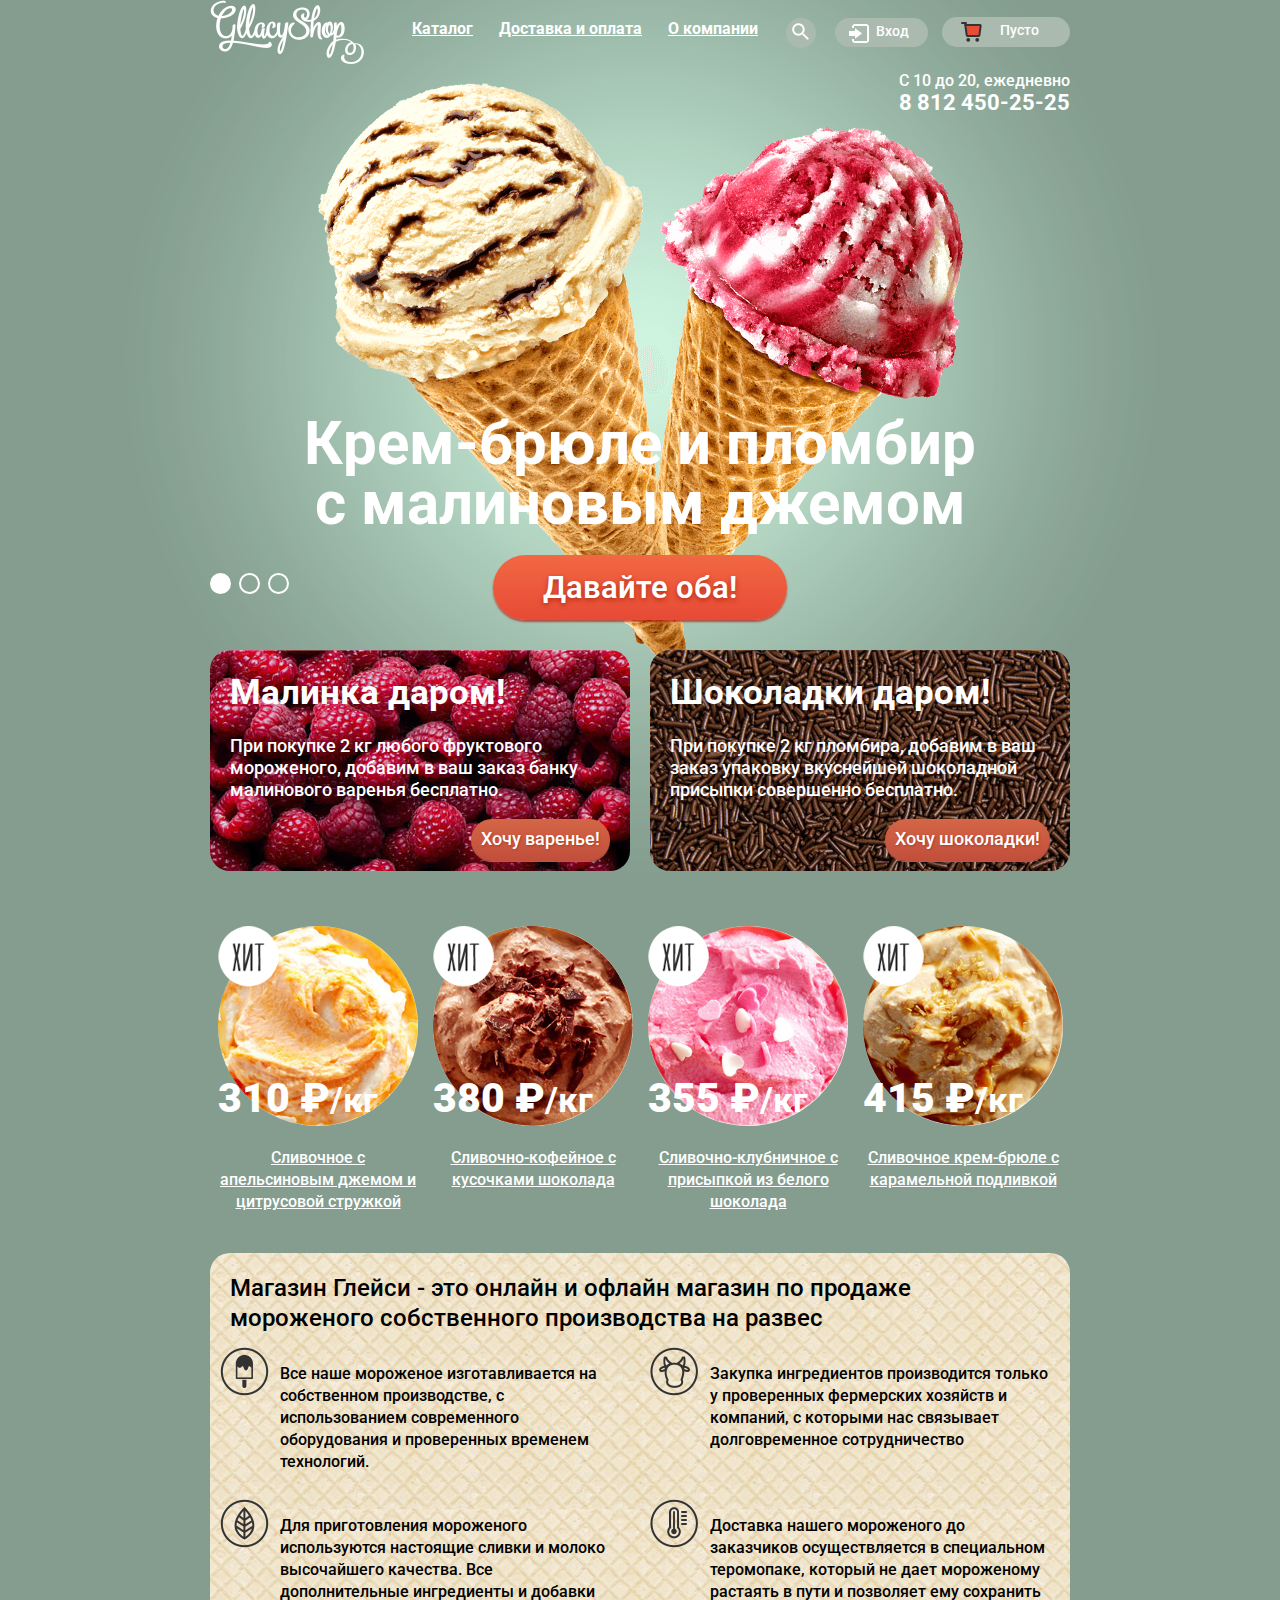
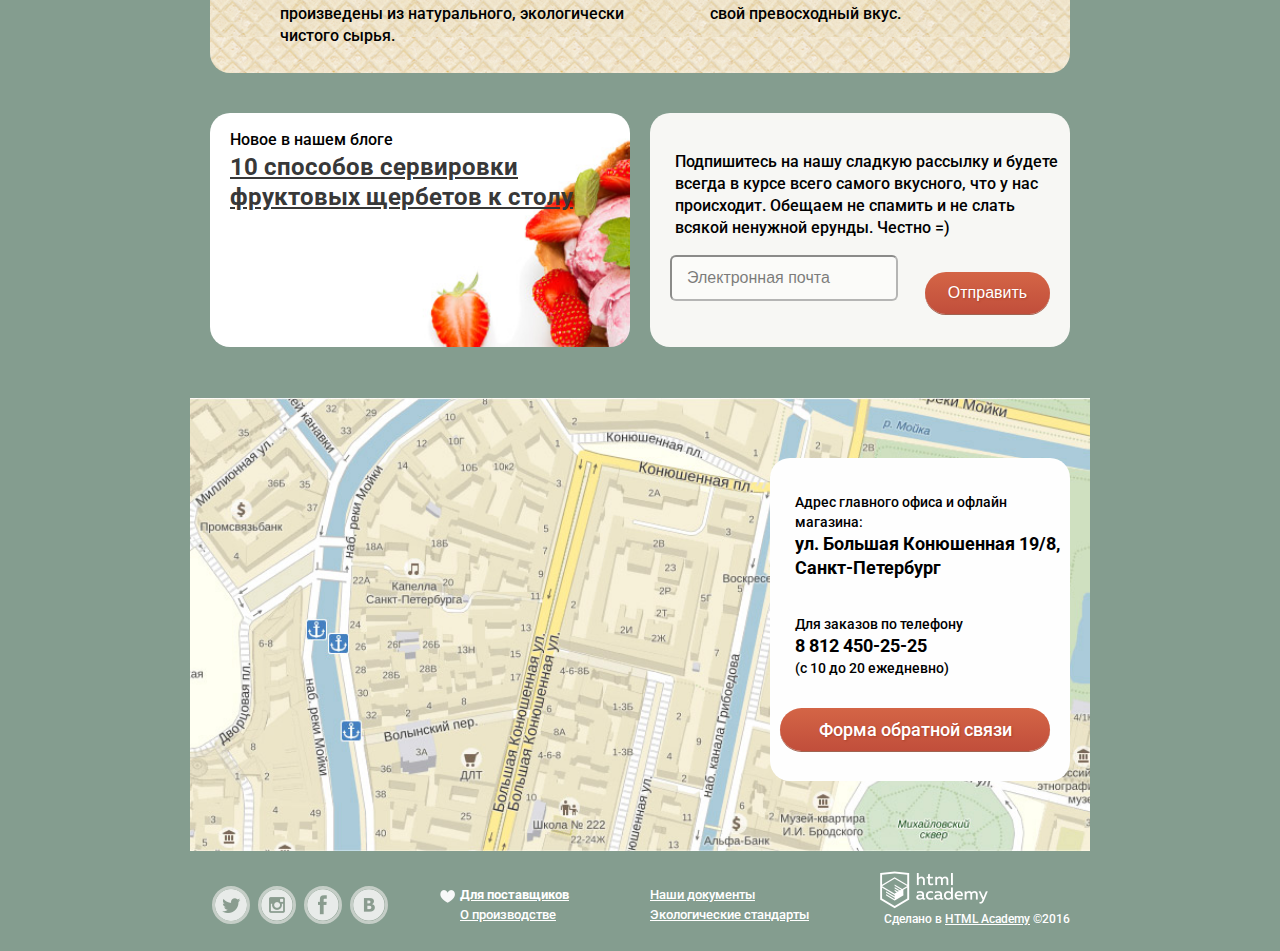
==== commit 2ba1316d: "Декор ч2" ====
--- a/index.html
+++ b/index.html
@@ -231,5 +231,26 @@
         </section>
       </div>
     </footer>
+    <div class="modal-popup modal-popup-show">
+      <button class="modal-popup-close" type="button" title="Закрыть">Закрыть</button>
+      <h2 class="modal-popup title">Мы обязательно вам ответим!</h2>
+      <div class="modal-popup-content">
+        <form class="input-form modal-popup-form" action="#" method="post">
+          <div class="input-wrapper">
+            <input type="text" name="username" id="username" placeholder="Как вас зовут?">
+            <label for="username"></label>
+          </div>
+          <div class="input-wrapper">
+            <input type="email" name="email" id="useremail" placeholder="Ваша почта для ответа?">
+            <label for="useremail"></label>
+          </div>
+          <div class="input-wrapper">
+            <textarea name="userreview" id="userreview" placeholder="Напишите что-нибудь..."></textarea>
+            <label for="userreview"></label>
+          </div>
+          <input class="btn modal-popup-btn" type="submit" value="Отправить">
+        </form>
+      </div>
+    </div>
   </body>
 </html>
--- a/css/style.css
+++ b/css/style.css
@@ -290,7 +290,7 @@
   vertical-align: top;
   top: 5px;
   padding-left: 53px;
-  width: 65px;
+  width: 75px;
   height: 30px;
   border-radius: 30px;
   background: #abbaaf;
@@ -1109,3 +1109,160 @@
   line-height: 18px;
   color:#ffffff;
 }
+
+.modal-popup-show {
+    display: block;
+}
+.modal-popup {
+    position: fixed;
+    top: 50%;
+    left: 50%;
+    width: 428px;
+    height: 410px;
+    display: none;
+    margin-top: -205px;
+    margin-left: -237px;
+    padding: 16px 25px 16px 24px;
+    color: #323232;
+    background-color: #f8f7f4;
+    border-radius: 9px;
+}
+.modal-popup-close {
+    position: absolute;
+    left: 442px;
+    top: 12px;
+    width: 22px;
+    height: 22px;
+    font-size: 0;
+    background-color: transparent;
+    border: 0;
+    outline: 0;
+    cursor: pointer;
+}
+.modal-popup-content{
+  position: fixed;
+  margin-top: 60px;
+}
+.modal-popup-form input[type=email], .modal-popup-form input[type=text], .modal-popup-form textarea {
+    width: 237px;
+    min-height: 24px;
+    margin: 0 0 20px;
+    padding: 9px 14px;
+    font-size: 16px;
+    line-height: 24px;
+    font-family: "Roboto",Arial,sans-serif;
+    color: #323232;
+    border: 1px solid rgba(178,178,178,.52);
+    border-radius: 5px;
+    outline: none;
+}
+label {
+    cursor: default;
+}
+.modal-popup-form textarea {
+    width: 400px;
+    height: 135px;
+    margin: 0 0 18px;
+    overflow: auto;
+    resize: none;
+}
+.modal-popup-btn {
+    float: right;
+    max-width: 140px;
+    margin-bottom: 12px;
+    padding: 10px 23px;
+    border-radius: 22px;
+}
+.basket-modal-container {
+    display:none;
+    border-top: 5px solid transparent;
+    position: absolute;
+    right: 0;
+    top: 48px;
+    color: #323232;
+    z-index: 20;
+}
+.basket-modal {
+    width: 510px;
+    background: #f8f7f4;
+    padding: 20px 14px 21px 15px;
+    border-radius: 5px;
+    box-shadow: 20px 20px 20px 0 rgba(0,0,0,0.4);
+    z-index: 20;
+}
+.basket-products {
+    list-style-type: none;
+    margin: 0 0 -6px;
+    padding: 0;
+}
+.basket-product-item {
+    font-size: 0;
+    position: relative;
+    text-align: left;
+    padding: 0 0 13px;
+}
+.basket-product-delete {
+    display: block;
+    position: absolute;
+    width: 10px;
+    height: 10px;
+    margin-left: 5px;
+    top: -15px;
+    left: -10px;
+}
+.basket-product-inner {
+    display: inline-block;
+    vertical-align: top;
+    font-size: 13px;
+    line-height: 16px;
+    color: #323232;
+}
+.basket-product-img {
+    padding: 0 5px 3px 3px;
+    margin-left: 23px;
+}
+.basket-product-name {
+    width: 230px;
+    margin: 3px 0 9px 9px;
+}
+.basket-product-name a {
+    color: #323232;
+    text-decoration: none;
+    font-size: 13px;
+    line-height: 16px;
+    font-weight: 400;
+}
+.basket-product-info {
+    padding: 9px 11px 10px 16px;
+    width: 95px;
+    margin: 0;
+    letter-spacing: .2px;
+}
+.basket-product-inner span {
+    color: #999;
+}
+.basket-product-price {
+    width: 62px;
+    text-align: right;
+    margin: 0;
+    padding: 9px 0 10px;
+}
+.sum {
+    font-size: 15px;
+    line-height: 18px;
+    color: #333;
+    font-weight: 700;
+    margin-top: 14px;
+    text-align: right;
+}
+.all-item a{
+  font-size: 16px;
+}
+.all-item .btn {
+    width:130px;
+    margin-right: 0;
+    margin-bottom: 0;
+    padding-top: 10px;
+    height: 25px;
+    cursor: pointer;
+}
